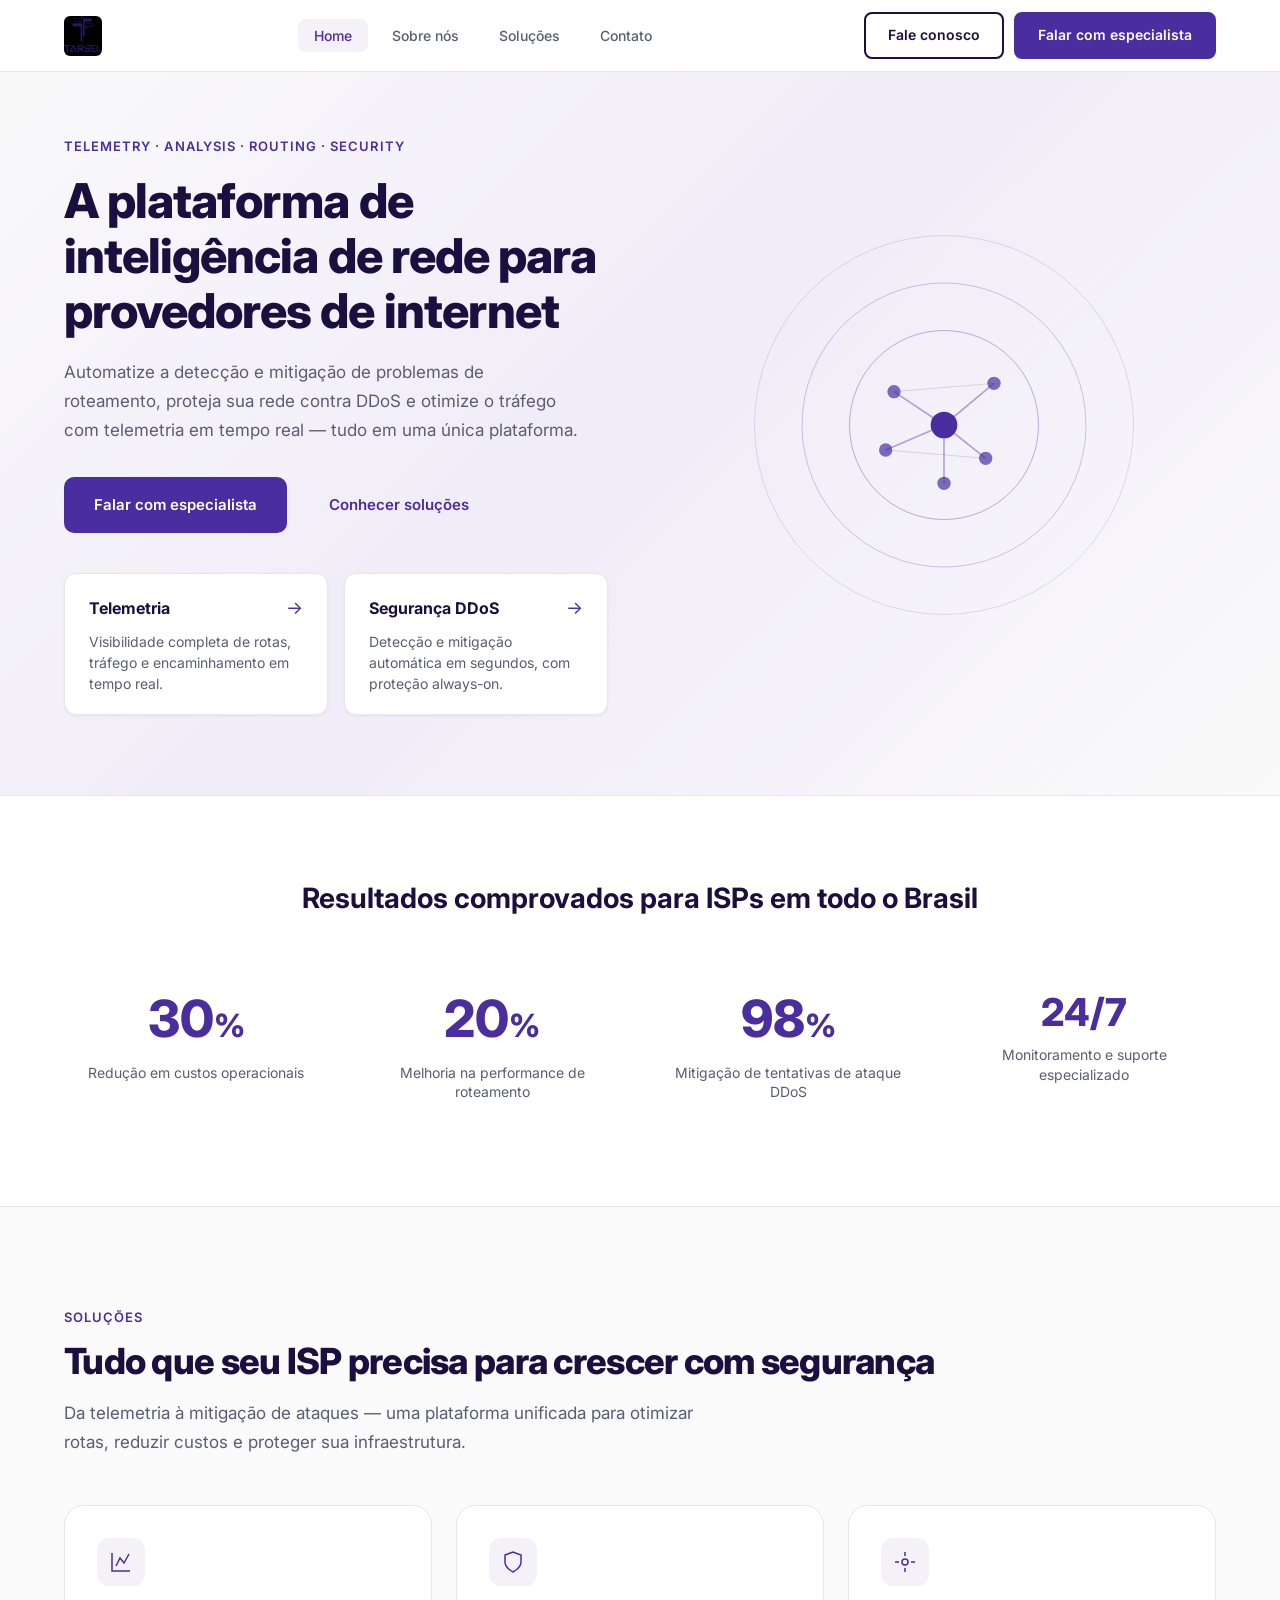
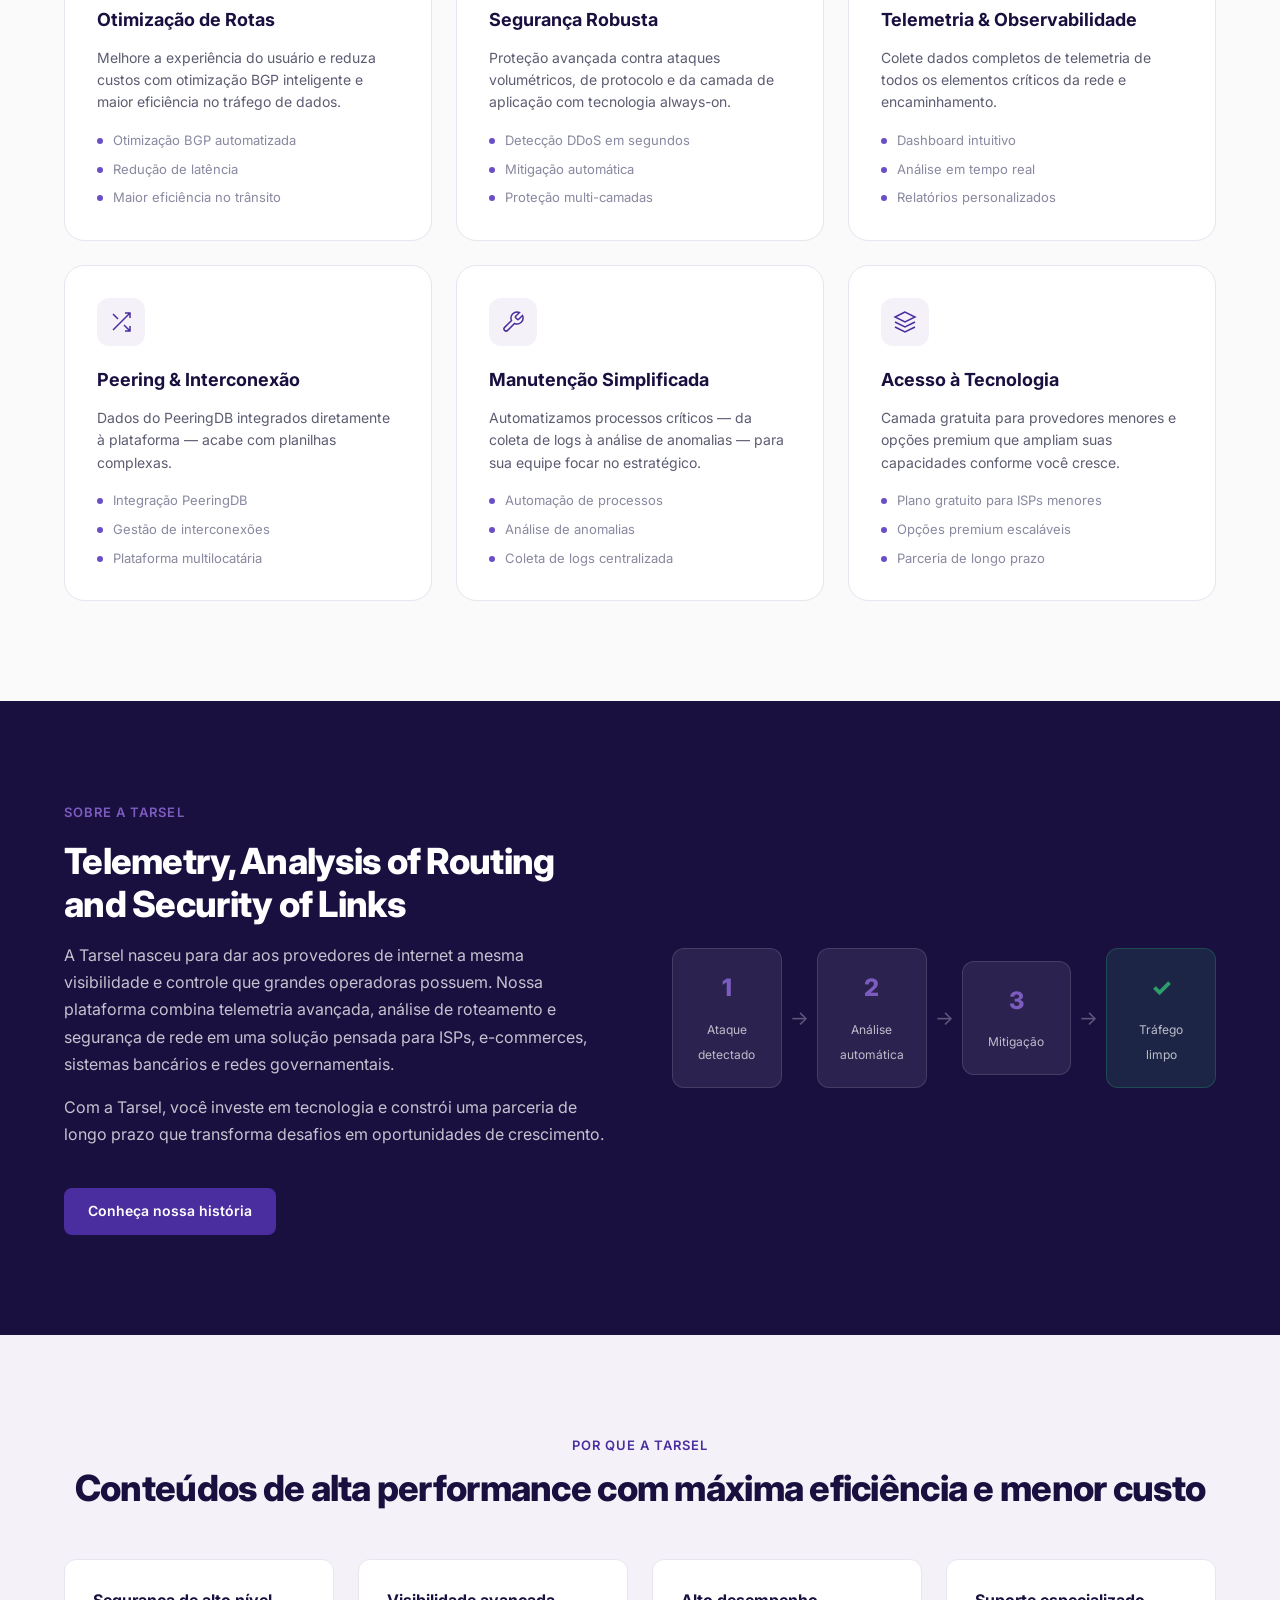
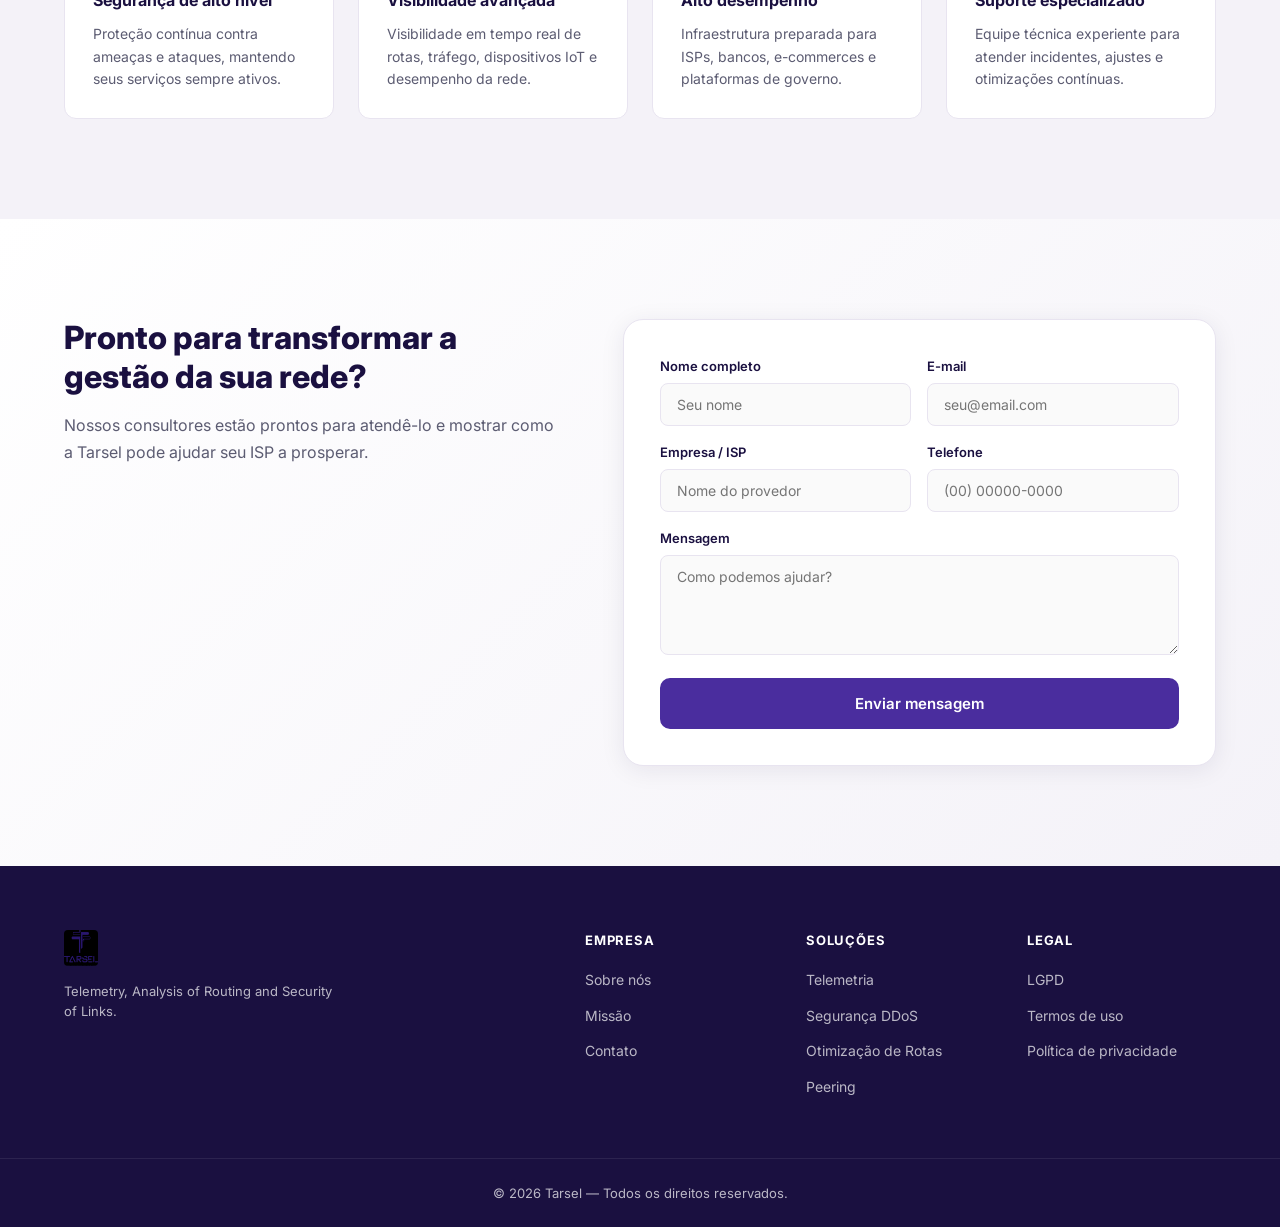
==== index.html @ d6dbedc8 "Initial commit: homepage do site institucional Tarsel Site estático com página inicial, soluções, so" ====
<!DOCTYPE html>
<html lang="pt-BR">
<head>
  <meta charset="UTF-8">
  <meta name="viewport" content="width=device-width, initial-scale=1.0">
  <meta name="description" content="Tarsel — Telemetria, análise de roteamento e segurança para ISPs. Software de análise de tráfego e proteção DDoS para provedores de internet.">
  <title>Tarsel — Análise de Tráfego e Segurança para ISPs</title>
  <link rel="preconnect" href="https://fonts.googleapis.com">
  <link rel="preconnect" href="https://fonts.gstatic.com" crossorigin>
  <link href="https://fonts.googleapis.com/css2?family=Inter:wght@400;500;600;700;800&display=swap" rel="stylesheet">
  <link rel="stylesheet" href="css/styles.css">
  <link rel="icon" href="assets/logo.png" type="image/png">
</head>
<body>

  <!-- Header -->
  <header class="header" id="header">
    <div class="container header__inner">
      <a href="index.html" class="header__logo" aria-label="Tarsel — Página inicial">
        <img src="assets/logo.png" alt="Tarsel" width="140" height="48">
      </a>

      <nav class="nav" id="nav" aria-label="Menu principal">
        <ul class="nav__list">
          <li><a href="index.html" class="nav__link nav__link--active">Home</a></li>
          <li><a href="#sobre" class="nav__link">Sobre nós</a></li>
          <li><a href="#solucoes" class="nav__link">Soluções</a></li>
          <li><a href="#contato" class="nav__link">Contato</a></li>
        </ul>
      </nav>

      <div class="header__actions">
        <a href="#contato" class="btn btn--outline">Fale conosco</a>
        <a href="#contato" class="btn btn--primary">Falar com especialista</a>
      </div>

      <button class="header__toggle" id="menu-toggle" aria-label="Abrir menu" aria-expanded="false">
        <span></span>
        <span></span>
        <span></span>
      </button>
    </div>
  </header>

  <main>

    <!-- Hero -->
    <section class="hero">
      <div class="container hero__inner">
        <div class="hero__content">
          <p class="hero__eyebrow">Telemetry · Analysis · Routing · Security</p>
          <h1 class="hero__title">
            A plataforma de inteligência de rede para provedores de internet
          </h1>
          <p class="hero__subtitle">
            Automatize a detecção e mitigação de problemas de roteamento, proteja sua rede contra DDoS e otimize o tráfego com telemetria em tempo real — tudo em uma única plataforma.
          </p>
          <div class="hero__actions">
            <a href="#contato" class="btn btn--primary btn--lg">Falar com especialista</a>
            <a href="#solucoes" class="btn btn--ghost btn--lg">Conhecer soluções</a>
          </div>

          <div class="hero__cards">
            <a href="#solucoes" class="feature-card">
              <div class="feature-card__header">
                <h3>Telemetria</h3>
                <span class="feature-card__arrow" aria-hidden="true">→</span>
              </div>
              <p>Visibilidade completa de rotas, tráfego e encaminhamento em tempo real.</p>
            </a>
            <a href="#solucoes" class="feature-card">
              <div class="feature-card__header">
                <h3>Segurança DDoS</h3>
                <span class="feature-card__arrow" aria-hidden="true">→</span>
              </div>
              <p>Detecção e mitigação automática em segundos, com proteção always-on.</p>
            </a>
          </div>
        </div>

        <div class="hero__visual" aria-hidden="true">
          <div class="network-globe">
            <div class="network-globe__ring network-globe__ring--1"></div>
            <div class="network-globe__ring network-globe__ring--2"></div>
            <div class="network-globe__ring network-globe__ring--3"></div>
            <div class="network-globe__core">
              <svg viewBox="0 0 120 120" fill="none" xmlns="http://www.w3.org/2000/svg">
                <circle cx="60" cy="60" r="8" fill="currentColor"/>
                <circle cx="30" cy="40" r="4" fill="currentColor" opacity="0.7"/>
                <circle cx="90" cy="35" r="4" fill="currentColor" opacity="0.7"/>
                <circle cx="25" cy="75" r="4" fill="currentColor" opacity="0.7"/>
                <circle cx="85" cy="80" r="4" fill="currentColor" opacity="0.7"/>
                <circle cx="60" cy="95" r="4" fill="currentColor" opacity="0.7"/>
                <line x1="60" y1="60" x2="30" y2="40" stroke="currentColor" stroke-width="1" opacity="0.4"/>
                <line x1="60" y1="60" x2="90" y2="35" stroke="currentColor" stroke-width="1" opacity="0.4"/>
                <line x1="60" y1="60" x2="25" y2="75" stroke="currentColor" stroke-width="1" opacity="0.4"/>
                <line x1="60" y1="60" x2="85" y2="80" stroke="currentColor" stroke-width="1" opacity="0.4"/>
                <line x1="60" y1="60" x2="60" y2="95" stroke="currentColor" stroke-width="1" opacity="0.4"/>
                <line x1="30" y1="40" x2="90" y2="35" stroke="currentColor" stroke-width="0.5" opacity="0.2"/>
                <line x1="25" y1="75" x2="85" y2="80" stroke="currentColor" stroke-width="0.5" opacity="0.2"/>
              </svg>
            </div>
            <div class="network-globe__pulse"></div>
          </div>
        </div>
      </div>
    </section>

    <!-- Stats -->
    <section class="stats">
      <div class="container">
        <h2 class="stats__heading">Resultados comprovados para ISPs em todo o Brasil</h2>
        <div class="stats__grid">
          <div class="stat">
            <span class="stat__value" data-target="30">0</span><span class="stat__suffix">%</span>
            <span class="stat__label">Redução em custos operacionais</span>
          </div>
          <div class="stat">
            <span class="stat__value" data-target="20">0</span><span class="stat__suffix">%</span>
            <span class="stat__label">Melhoria na performance de roteamento</span>
          </div>
          <div class="stat">
            <span class="stat__value" data-target="98">0</span><span class="stat__suffix">%</span>
            <span class="stat__label">Mitigação de tentativas de ataque DDoS</span>
          </div>
          <div class="stat">
            <span class="stat__value stat__value--text">24/7</span>
            <span class="stat__label">Monitoramento e suporte especializado</span>
          </div>
        </div>
      </div>
    </section>

    <!-- Solutions -->
    <section class="solutions" id="solucoes">
      <div class="container">
        <div class="section-header">
          <p class="section-header__eyebrow">Soluções</p>
          <h2 class="section-header__title">Tudo que seu ISP precisa para crescer com segurança</h2>
          <p class="section-header__subtitle">
            Da telemetria à mitigação de ataques — uma plataforma unificada para otimizar rotas, reduzir custos e proteger sua infraestrutura.
          </p>
        </div>

        <div class="solutions__grid">
          <article class="solution-card">
            <div class="solution-card__icon">
              <svg viewBox="0 0 24 24" fill="none" stroke="currentColor" stroke-width="1.5"><path d="M3 3v18h18"/><path d="M7 16l4-8 4 5 5-9"/></svg>
            </div>
            <h3>Otimização de Rotas</h3>
            <p>Melhore a experiência do usuário e reduza custos com otimização BGP inteligente e maior eficiência no tráfego de dados.</p>
            <ul>
              <li>Otimização BGP automatizada</li>
              <li>Redução de latência</li>
              <li>Maior eficiência no trânsito</li>
            </ul>
          </article>

          <article class="solution-card">
            <div class="solution-card__icon">
              <svg viewBox="0 0 24 24" fill="none" stroke="currentColor" stroke-width="1.5"><path d="M12 22s8-4 8-10V5l-8-3-8 3v7c0 6 8 10 8 10z"/></svg>
            </div>
            <h3>Segurança Robusta</h3>
            <p>Proteção avançada contra ataques volumétricos, de protocolo e da camada de aplicação com tecnologia always-on.</p>
            <ul>
              <li>Detecção DDoS em segundos</li>
              <li>Mitigação automática</li>
              <li>Proteção multi-camadas</li>
            </ul>
          </article>

          <article class="solution-card">
            <div class="solution-card__icon">
              <svg viewBox="0 0 24 24" fill="none" stroke="currentColor" stroke-width="1.5"><circle cx="12" cy="12" r="3"/><path d="M12 2v4M12 18v4M2 12h4M18 12h4"/></svg>
            </div>
            <h3>Telemetria &amp; Observabilidade</h3>
            <p>Colete dados completos de telemetria de todos os elementos críticos da rede e encaminhamento.</p>
            <ul>
              <li>Dashboard intuitivo</li>
              <li>Análise em tempo real</li>
              <li>Relatórios personalizados</li>
            </ul>
          </article>

          <article class="solution-card">
            <div class="solution-card__icon">
              <svg viewBox="0 0 24 24" fill="none" stroke="currentColor" stroke-width="1.5"><path d="M16 3h5v5M4 20L21 3M21 16v5h-5M15 15l6 6M4 4l5 5"/></svg>
            </div>
            <h3>Peering &amp; Interconexão</h3>
            <p>Dados do PeeringDB integrados diretamente à plataforma — acabe com planilhas complexas.</p>
            <ul>
              <li>Integração PeeringDB</li>
              <li>Gestão de interconexões</li>
              <li>Plataforma multilocatária</li>
            </ul>
          </article>

          <article class="solution-card">
            <div class="solution-card__icon">
              <svg viewBox="0 0 24 24" fill="none" stroke="currentColor" stroke-width="1.5"><path d="M14.7 6.3a1 1 0 000 1.4l1.6 1.6a1 1 0 001.4 0l3.77-3.77a6 6 0 01-7.94 7.94l-6.91 6.91a2.12 2.12 0 01-3-3l6.91-6.91a6 6 0 017.94-7.94l-3.76 3.76z"/></svg>
            </div>
            <h3>Manutenção Simplificada</h3>
            <p>Automatizamos processos críticos — da coleta de logs à análise de anomalias — para sua equipe focar no estratégico.</p>
            <ul>
              <li>Automação de processos</li>
              <li>Análise de anomalias</li>
              <li>Coleta de logs centralizada</li>
            </ul>
          </article>

          <article class="solution-card">
            <div class="solution-card__icon">
              <svg viewBox="0 0 24 24" fill="none" stroke="currentColor" stroke-width="1.5"><path d="M12 2L2 7l10 5 10-5-10-5z"/><path d="M2 17l10 5 10-5M2 12l10 5 10-5"/></svg>
            </div>
            <h3>Acesso à Tecnologia</h3>
            <p>Camada gratuita para provedores menores e opções premium que ampliam suas capacidades conforme você cresce.</p>
            <ul>
              <li>Plano gratuito para ISPs menores</li>
              <li>Opções premium escaláveis</li>
              <li>Parceria de longo prazo</li>
            </ul>
          </article>
        </div>
      </div>
    </section>

    <!-- About preview -->
    <section class="about-preview" id="sobre">
      <div class="container about-preview__inner">
        <div class="about-preview__content">
          <p class="section-header__eyebrow">Sobre a Tarsel</p>
          <h2 class="section-header__title">Telemetry, Analysis of Routing and Security of Links</h2>
          <p>
            A Tarsel nasceu para dar aos provedores de internet a mesma visibilidade e controle que grandes operadoras possuem. Nossa plataforma combina telemetria avançada, análise de roteamento e segurança de rede em uma solução pensada para ISPs, e-commerces, sistemas bancários e redes governamentais.
          </p>
          <p>
            Com a Tarsel, você investe em tecnologia e constrói uma parceria de longo prazo que transforma desafios em oportunidades de crescimento.
          </p>
          <a href="#contato" class="btn btn--primary">Conheça nossa história</a>
        </div>
        <div class="about-preview__visual">
          <div class="flow-diagram">
            <div class="flow-step">
              <span class="flow-step__num">1</span>
              <span class="flow-step__label">Ataque detectado</span>
            </div>
            <div class="flow-arrow">→</div>
            <div class="flow-step">
              <span class="flow-step__num">2</span>
              <span class="flow-step__label">Análise automática</span>
            </div>
            <div class="flow-arrow">→</div>
            <div class="flow-step">
              <span class="flow-step__num">3</span>
              <span class="flow-step__label">Mitigação</span>
            </div>
            <div class="flow-arrow">→</div>
            <div class="flow-step flow-step--success">
              <span class="flow-step__num">✓</span>
              <span class="flow-step__label">Tráfego limpo</span>
            </div>
          </div>
        </div>
      </div>
    </section>

    <!-- Why Tarsel -->
    <section class="why">
      <div class="container">
        <div class="section-header section-header--center">
          <p class="section-header__eyebrow">Por que a Tarsel</p>
          <h2 class="section-header__title">Conteúdos de alta performance com máxima eficiência e menor custo</h2>
        </div>
        <div class="why__grid">
          <div class="why-card">
            <h3>Segurança de alto nível</h3>
            <p>Proteção contínua contra ameaças e ataques, mantendo seus serviços sempre ativos.</p>
          </div>
          <div class="why-card">
            <h3>Visibilidade avançada</h3>
            <p>Visibilidade em tempo real de rotas, tráfego, dispositivos IoT e desempenho da rede.</p>
          </div>
          <div class="why-card">
            <h3>Alto desempenho</h3>
            <p>Infraestrutura preparada para ISPs, bancos, e-commerces e plataformas de governo.</p>
          </div>
          <div class="why-card">
            <h3>Suporte especializado</h3>
            <p>Equipe técnica experiente para atender incidentes, ajustes e otimizações contínuas.</p>
          </div>
        </div>
      </div>
    </section>

    <!-- CTA -->
    <section class="cta" id="contato">
      <div class="container cta__inner">
        <div class="cta__content">
          <h2>Pronto para transformar a gestão da sua rede?</h2>
          <p>Nossos consultores estão prontos para atendê-lo e mostrar como a Tarsel pode ajudar seu ISP a prosperar.</p>
        </div>
        <form class="contact-form" id="contact-form">
          <div class="contact-form__row">
            <div class="form-group">
              <label for="nome">Nome completo</label>
              <input type="text" id="nome" name="nome" placeholder="Seu nome" required>
            </div>
            <div class="form-group">
              <label for="email">E-mail</label>
              <input type="email" id="email" name="email" placeholder="seu@email.com" required>
            </div>
          </div>
          <div class="contact-form__row">
            <div class="form-group">
              <label for="empresa">Empresa / ISP</label>
              <input type="text" id="empresa" name="empresa" placeholder="Nome do provedor">
            </div>
            <div class="form-group">
              <label for="telefone">Telefone</label>
              <input type="tel" id="telefone" name="telefone" placeholder="(00) 00000-0000">
            </div>
          </div>
          <div class="form-group">
            <label for="mensagem">Mensagem</label>
            <textarea id="mensagem" name="mensagem" rows="4" placeholder="Como podemos ajudar?"></textarea>
          </div>
          <button type="submit" class="btn btn--primary btn--lg btn--full">Enviar mensagem</button>
        </form>
      </div>
    </section>

  </main>

  <!-- Footer -->
  <footer class="footer">
    <div class="container footer__inner">
      <div class="footer__brand">
        <img src="assets/logo.png" alt="Tarsel" width="120" height="40">
        <p>Telemetry, Analysis of Routing and Security of Links.</p>
      </div>
      <div class="footer__links">
        <div class="footer__col">
          <h4>Empresa</h4>
          <ul>
            <li><a href="#sobre">Sobre nós</a></li>
            <li><a href="#sobre">Missão</a></li>
            <li><a href="#contato">Contato</a></li>
          </ul>
        </div>
        <div class="footer__col">
          <h4>Soluções</h4>
          <ul>
            <li><a href="#solucoes">Telemetria</a></li>
            <li><a href="#solucoes">Segurança DDoS</a></li>
            <li><a href="#solucoes">Otimização de Rotas</a></li>
            <li><a href="#solucoes">Peering</a></li>
          </ul>
        </div>
        <div class="footer__col">
          <h4>Legal</h4>
          <ul>
            <li><a href="#">LGPD</a></li>
            <li><a href="#">Termos de uso</a></li>
            <li><a href="#">Política de privacidade</a></li>
          </ul>
        </div>
      </div>
    </div>
    <div class="footer__bottom">
      <div class="container">
        <p>&copy; 2026 Tarsel — Todos os direitos reservados.</p>
      </div>
    </div>
  </footer>

  <script src="js/main.js"></script>
</body>
</html>
---- css/styles.css ----
/* =============================================
   Tarsel — Design System
   Inspired by EdgeUno layout, Tarsel brand colors
   ============================================= */

:root {
  --color-primary: #4a2d9e;
  --color-primary-dark: #30107b;
  --color-primary-light: #6b4fc7;
  --color-accent: #7c5cbf;
  --color-navy: #1a1040;
  --color-text: #1e1e2e;
  --color-text-muted: #5c5c72;
  --color-text-light: #8888a0;
  --color-bg: #fafafa;
  --color-bg-white: #ffffff;
  --color-bg-subtle: #f4f2f8;
  --color-border: #e8e4f0;
  --color-success: #2d9e6b;

  --font: 'Inter', -apple-system, BlinkMacSystemFont, 'Segoe UI', sans-serif;
  --radius: 12px;
  --radius-lg: 20px;
  --shadow-sm: 0 1px 3px rgba(26, 16, 64, 0.06);
  --shadow-md: 0 4px 24px rgba(26, 16, 64, 0.08);
  --shadow-lg: 0 12px 48px rgba(26, 16, 64, 0.12);
  --transition: 0.25s cubic-bezier(0.4, 0, 0.2, 1);
  --header-height: 72px;
}

*, *::before, *::after {
  box-sizing: border-box;
  margin: 0;
  padding: 0;
}

html {
  scroll-behavior: smooth;
  scroll-padding-top: var(--header-height);
}

body {
  font-family: var(--font);
  font-size: 16px;
  line-height: 1.6;
  color: var(--color-text);
  background: var(--color-bg);
  -webkit-font-smoothing: antialiased;
}

img {
  max-width: 100%;
  height: auto;
  display: block;
}

a {
  color: inherit;
  text-decoration: none;
}

ul {
  list-style: none;
}

.container {
  width: 100%;
  max-width: 1200px;
  margin: 0 auto;
  padding: 0 24px;
}

/* ---- Buttons ---- */
.btn {
  display: inline-flex;
  align-items: center;
  justify-content: center;
  gap: 8px;
  padding: 10px 22px;
  font-family: var(--font);
  font-size: 14px;
  font-weight: 600;
  border-radius: 8px;
  border: 2px solid transparent;
  cursor: pointer;
  transition: all var(--transition);
  white-space: nowrap;
}

.btn--primary {
  background: var(--color-primary);
  color: #fff;
  border-color: var(--color-primary);
}

.btn--primary:hover {
  background: var(--color-primary-dark);
  border-color: var(--color-primary-dark);
  transform: translateY(-1px);
  box-shadow: 0 4px 16px rgba(74, 45, 158, 0.35);
}

.btn--outline {
  background: transparent;
  color: var(--color-navy);
  border-color: var(--color-navy);
}

.btn--outline:hover {
  background: var(--color-navy);
  color: #fff;
}

.btn--ghost {
  background: transparent;
  color: var(--color-primary);
  border-color: transparent;
}

.btn--ghost:hover {
  background: var(--color-bg-subtle);
}

.btn--lg {
  padding: 14px 28px;
  font-size: 15px;
  border-radius: 10px;
}

.btn--full {
  width: 100%;
}

/* ---- Header ---- */
.header {
  position: fixed;
  top: 0;
  left: 0;
  right: 0;
  z-index: 1000;
  height: var(--header-height);
  background: rgba(255, 255, 255, 0.92);
  backdrop-filter: blur(12px);
  border-bottom: 1px solid var(--color-border);
  transition: box-shadow var(--transition);
}

.header--scrolled {
  box-shadow: var(--shadow-sm);
}

.header__inner {
  display: flex;
  align-items: center;
  justify-content: space-between;
  height: 100%;
  gap: 24px;
}

.header__logo img {
  height: 40px;
  width: auto;
  border-radius: 6px;
}

.nav__list {
  display: flex;
  gap: 8px;
}

.nav__link {
  padding: 8px 16px;
  font-size: 14px;
  font-weight: 500;
  color: var(--color-text-muted);
  border-radius: 8px;
  transition: all var(--transition);
}

.nav__link:hover,
.nav__link--active {
  color: var(--color-primary);
  background: var(--color-bg-subtle);
}

.header__actions {
  display: flex;
  gap: 10px;
  align-items: center;
}

.header__toggle {
  display: none;
  flex-direction: column;
  gap: 5px;
  background: none;
  border: none;
  cursor: pointer;
  padding: 8px;
}

.header__toggle span {
  display: block;
  width: 24px;
  height: 2px;
  background: var(--color-navy);
  border-radius: 2px;
  transition: all var(--transition);
}

/* ---- Hero ---- */
.hero {
  padding: calc(var(--header-height) + 64px) 0 80px;
  background: linear-gradient(135deg, #fafafa 0%, #f0ecf8 50%, #fafafa 100%);
  overflow: hidden;
}

.hero__inner {
  display: grid;
  grid-template-columns: 1fr 1fr;
  gap: 64px;
  align-items: center;
}

.hero__eyebrow {
  font-size: 13px;
  font-weight: 600;
  letter-spacing: 0.08em;
  text-transform: uppercase;
  color: var(--color-primary);
  margin-bottom: 16px;
}

.hero__title {
  font-size: clamp(2rem, 4vw, 3rem);
  font-weight: 800;
  line-height: 1.15;
  color: var(--color-navy);
  margin-bottom: 20px;
  letter-spacing: -0.02em;
}

.hero__subtitle {
  font-size: 17px;
  color: var(--color-text-muted);
  line-height: 1.7;
  margin-bottom: 32px;
  max-width: 520px;
}

.hero__actions {
  display: flex;
  gap: 12px;
  flex-wrap: wrap;
  margin-bottom: 40px;
}

.hero__cards {
  display: grid;
  grid-template-columns: 1fr 1fr;
  gap: 16px;
}

.feature-card {
  background: var(--color-bg-white);
  border: 1px solid var(--color-border);
  border-radius: var(--radius);
  padding: 20px 24px;
  transition: all var(--transition);
  box-shadow: var(--shadow-sm);
}

.feature-card:hover {
  border-color: var(--color-primary-light);
  box-shadow: var(--shadow-md);
  transform: translateY(-2px);
}

.feature-card__header {
  display: flex;
  align-items: center;
  justify-content: space-between;
  margin-bottom: 8px;
}

.feature-card__header h3 {
  font-size: 16px;
  font-weight: 700;
  color: var(--color-navy);
}

.feature-card__arrow {
  color: var(--color-primary);
  font-size: 18px;
  transition: transform var(--transition);
}

.feature-card:hover .feature-card__arrow {
  transform: translateX(4px);
}

.feature-card p {
  font-size: 14px;
  color: var(--color-text-muted);
  line-height: 1.5;
}

/* Network globe visual */
.hero__visual {
  display: flex;
  align-items: center;
  justify-content: center;
}

.network-globe {
  position: relative;
  width: 380px;
  height: 380px;
  color: var(--color-primary);
}

.network-globe__ring {
  position: absolute;
  border: 1px solid rgba(74, 45, 158, 0.15);
  border-radius: 50%;
  top: 50%;
  left: 50%;
  transform: translate(-50%, -50%);
}

.network-globe__ring--1 {
  width: 100%;
  height: 100%;
  animation: rotate 30s linear infinite;
}

.network-globe__ring--2 {
  width: 75%;
  height: 75%;
  border-color: rgba(74, 45, 158, 0.25);
  animation: rotate 20s linear infinite reverse;
}

.network-globe__ring--3 {
  width: 50%;
  height: 50%;
  border-color: rgba(74, 45, 158, 0.35);
  animation: rotate 15s linear infinite;
}

.network-globe__core {
  position: absolute;
  top: 50%;
  left: 50%;
  transform: translate(-50%, -50%);
  width: 200px;
  height: 200px;
}

.network-globe__pulse {
  position: absolute;
  top: 50%;
  left: 50%;
  transform: translate(-50%, -50%);
  width: 16px;
  height: 16px;
  background: var(--color-primary);
  border-radius: 50%;
  animation: pulse 2s ease-in-out infinite;
}

@keyframes rotate {
  to { transform: translate(-50%, -50%) rotate(360deg); }
}

@keyframes pulse {
  0%, 100% { box-shadow: 0 0 0 0 rgba(74, 45, 158, 0.4); }
  50% { box-shadow: 0 0 0 24px rgba(74, 45, 158, 0); }
}

/* ---- Stats ---- */
.stats {
  padding: 80px 0;
  background: var(--color-bg-white);
  border-top: 1px solid var(--color-border);
  border-bottom: 1px solid var(--color-border);
}

.stats__heading {
  text-align: center;
  font-size: clamp(1.25rem, 2.5vw, 1.75rem);
  font-weight: 700;
  color: var(--color-navy);
  margin-bottom: 48px;
}

.stats__grid {
  display: grid;
  grid-template-columns: repeat(4, 1fr);
  gap: 32px;
}

.stat {
  text-align: center;
  padding: 24px 16px;
}

.stat__value {
  font-size: clamp(2.5rem, 4vw, 3.5rem);
  font-weight: 800;
  color: var(--color-primary);
  line-height: 1;
}

.stat__value--text {
  font-size: clamp(2rem, 3vw, 2.75rem);
}

.stat__suffix {
  font-size: clamp(1.5rem, 2.5vw, 2rem);
  font-weight: 800;
  color: var(--color-primary);
}

.stat__label {
  display: block;
  margin-top: 12px;
  font-size: 14px;
  color: var(--color-text-muted);
  line-height: 1.4;
}

/* ---- Section headers ---- */
.section-header {
  margin-bottom: 48px;
}

.section-header--center {
  text-align: center;
}

.section-header__eyebrow {
  font-size: 13px;
  font-weight: 600;
  letter-spacing: 0.08em;
  text-transform: uppercase;
  color: var(--color-primary);
  margin-bottom: 12px;
}

.section-header__title {
  font-size: clamp(1.5rem, 3vw, 2.25rem);
  font-weight: 800;
  color: var(--color-navy);
  line-height: 1.2;
  letter-spacing: -0.02em;
  margin-bottom: 16px;
}

.section-header__subtitle {
  font-size: 17px;
  color: var(--color-text-muted);
  max-width: 640px;
  line-height: 1.7;
}

.section-header--center .section-header__subtitle {
  margin: 0 auto;
}

/* ---- Solutions ---- */
.solutions {
  padding: 100px 0;
  background: var(--color-bg);
}

.solutions__grid {
  display: grid;
  grid-template-columns: repeat(3, 1fr);
  gap: 24px;
}

.solution-card {
  background: var(--color-bg-white);
  border: 1px solid var(--color-border);
  border-radius: var(--radius-lg);
  padding: 32px;
  transition: all var(--transition);
}

.solution-card:hover {
  border-color: var(--color-primary-light);
  box-shadow: var(--shadow-md);
  transform: translateY(-4px);
}

.solution-card__icon {
  width: 48px;
  height: 48px;
  background: var(--color-bg-subtle);
  border-radius: 12px;
  display: flex;
  align-items: center;
  justify-content: center;
  margin-bottom: 20px;
  color: var(--color-primary);
}

.solution-card__icon svg {
  width: 24px;
  height: 24px;
}

.solution-card h3 {
  font-size: 18px;
  font-weight: 700;
  color: var(--color-navy);
  margin-bottom: 12px;
}

.solution-card > p {
  font-size: 14px;
  color: var(--color-text-muted);
  line-height: 1.6;
  margin-bottom: 16px;
}

.solution-card ul {
  display: flex;
  flex-direction: column;
  gap: 8px;
}

.solution-card li {
  font-size: 13px;
  color: var(--color-text-light);
  padding-left: 16px;
  position: relative;
}

.solution-card li::before {
  content: '';
  position: absolute;
  left: 0;
  top: 8px;
  width: 6px;
  height: 6px;
  background: var(--color-primary-light);
  border-radius: 50%;
}

/* ---- About preview ---- */
.about-preview {
  padding: 100px 0;
  background: var(--color-navy);
  color: #fff;
}

.about-preview__inner {
  display: grid;
  grid-template-columns: 1fr 1fr;
  gap: 64px;
  align-items: center;
}

.about-preview .section-header__eyebrow {
  color: var(--color-accent);
}

.about-preview .section-header__title {
  color: #fff;
}

.about-preview__content p {
  color: rgba(255, 255, 255, 0.75);
  margin-bottom: 16px;
  line-height: 1.7;
}

.about-preview__content .btn {
  margin-top: 24px;
}

.flow-diagram {
  display: flex;
  align-items: center;
  gap: 8px;
  flex-wrap: wrap;
  justify-content: center;
}

.flow-step {
  background: rgba(255, 255, 255, 0.08);
  border: 1px solid rgba(255, 255, 255, 0.12);
  border-radius: var(--radius);
  padding: 20px 16px;
  text-align: center;
  min-width: 100px;
  flex: 1;
}

.flow-step--success {
  background: rgba(45, 158, 107, 0.15);
  border-color: rgba(45, 158, 107, 0.3);
}

.flow-step__num {
  display: block;
  font-size: 24px;
  font-weight: 800;
  color: var(--color-accent);
  margin-bottom: 8px;
}

.flow-step--success .flow-step__num {
  color: var(--color-success);
}

.flow-step__label {
  font-size: 12px;
  color: rgba(255, 255, 255, 0.7);
  line-height: 1.3;
}

.flow-arrow {
  color: rgba(255, 255, 255, 0.3);
  font-size: 20px;
  flex-shrink: 0;
}

/* ---- Why ---- */
.why {
  padding: 100px 0;
  background: var(--color-bg-subtle);
}

.why__grid {
  display: grid;
  grid-template-columns: repeat(4, 1fr);
  gap: 24px;
}

.why-card {
  background: var(--color-bg-white);
  border-radius: var(--radius);
  padding: 28px;
  border: 1px solid var(--color-border);
  transition: all var(--transition);
}

.why-card:hover {
  box-shadow: var(--shadow-md);
  transform: translateY(-2px);
}

.why-card h3 {
  font-size: 16px;
  font-weight: 700;
  color: var(--color-navy);
  margin-bottom: 10px;
}

.why-card p {
  font-size: 14px;
  color: var(--color-text-muted);
  line-height: 1.6;
}

/* ---- CTA / Contact ---- */
.cta {
  padding: 100px 0;
  background: linear-gradient(135deg, var(--color-bg-white) 0%, var(--color-bg-subtle) 100%);
}

.cta__inner {
  display: grid;
  grid-template-columns: 1fr 1.2fr;
  gap: 64px;
  align-items: start;
}

.cta__content h2 {
  font-size: clamp(1.5rem, 3vw, 2rem);
  font-weight: 800;
  color: var(--color-navy);
  line-height: 1.2;
  margin-bottom: 16px;
}

.cta__content p {
  color: var(--color-text-muted);
  font-size: 16px;
  line-height: 1.7;
}

.contact-form {
  background: var(--color-bg-white);
  border: 1px solid var(--color-border);
  border-radius: var(--radius-lg);
  padding: 36px;
  box-shadow: var(--shadow-md);
}

.contact-form__row {
  display: grid;
  grid-template-columns: 1fr 1fr;
  gap: 16px;
}

.form-group {
  margin-bottom: 16px;
}

.form-group label {
  display: block;
  font-size: 13px;
  font-weight: 600;
  color: var(--color-navy);
  margin-bottom: 6px;
}

.form-group input,
.form-group textarea {
  width: 100%;
  padding: 12px 16px;
  font-family: var(--font);
  font-size: 14px;
  border: 1px solid var(--color-border);
  border-radius: 8px;
  background: var(--color-bg);
  color: var(--color-text);
  transition: border-color var(--transition);
}

.form-group input:focus,
.form-group textarea:focus {
  outline: none;
  border-color: var(--color-primary);
  box-shadow: 0 0 0 3px rgba(74, 45, 158, 0.1);
}

.form-group textarea {
  resize: vertical;
  min-height: 100px;
}

/* ---- Footer ---- */
.footer {
  background: var(--color-navy);
  color: rgba(255, 255, 255, 0.7);
  padding-top: 64px;
}

.footer__inner {
  display: grid;
  grid-template-columns: 1.5fr 2fr;
  gap: 48px;
  padding-bottom: 48px;
}

.footer__brand img {
  height: 36px;
  width: auto;
  margin-bottom: 16px;
  border-radius: 4px;
}

.footer__brand p {
  font-size: 13px;
  line-height: 1.5;
  max-width: 280px;
}

.footer__links {
  display: grid;
  grid-template-columns: repeat(3, 1fr);
  gap: 32px;
}

.footer__col h4 {
  font-size: 13px;
  font-weight: 700;
  color: #fff;
  text-transform: uppercase;
  letter-spacing: 0.06em;
  margin-bottom: 16px;
}

.footer__col li {
  margin-bottom: 10px;
}

.footer__col a {
  font-size: 14px;
  transition: color var(--transition);
}

.footer__col a:hover {
  color: var(--color-accent);
}

.footer__bottom {
  border-top: 1px solid rgba(255, 255, 255, 0.08);
  padding: 24px 0;
}

.footer__bottom p {
  font-size: 13px;
  text-align: center;
}

/* ---- Responsive ---- */
@media (max-width: 1024px) {
  .hero__inner,
  .about-preview__inner,
  .cta__inner {
    grid-template-columns: 1fr;
    gap: 48px;
  }

  .hero__visual {
    order: -1;
  }

  .network-globe {
    width: 280px;
    height: 280px;
  }

  .solutions__grid {
    grid-template-columns: repeat(2, 1fr);
  }

  .why__grid {
    grid-template-columns: repeat(2, 1fr);
  }

  .stats__grid {
    grid-template-columns: repeat(2, 1fr);
  }
}

@media (max-width: 768px) {
  .nav {
    position: fixed;
    top: var(--header-height);
    left: 0;
    right: 0;
    background: var(--color-bg-white);
    border-bottom: 1px solid var(--color-border);
    padding: 16px 24px;
    transform: translateY(-120%);
    opacity: 0;
    transition: all var(--transition);
    box-shadow: var(--shadow-md);
  }

  .nav--open {
    transform: translateY(0);
    opacity: 1;
  }

  .nav__list {
    flex-direction: column;
    gap: 4px;
  }

  .nav__link {
    display: block;
    padding: 12px 16px;
  }

  .header__actions {
    display: none;
  }

  .header__toggle {
    display: flex;
  }

  .header__toggle--active span:nth-child(1) {
    transform: rotate(45deg) translate(5px, 5px);
  }

  .header__toggle--active span:nth-child(2) {
    opacity: 0;
  }

  .header__toggle--active span:nth-child(3) {
    transform: rotate(-45deg) translate(5px, -5px);
  }

  .hero {
    padding-top: calc(var(--header-height) + 32px);
    padding-bottom: 48px;
  }

  .hero__cards {
    grid-template-columns: 1fr;
  }

  .solutions__grid,
  .why__grid {
    grid-template-columns: 1fr;
  }

  .stats__grid {
    grid-template-columns: 1fr 1fr;
    gap: 24px;
  }

  .contact-form__row {
    grid-template-columns: 1fr;
  }

  .footer__inner {
    grid-template-columns: 1fr;
  }

  .footer__links {
    grid-template-columns: 1fr 1fr;
  }

  .flow-diagram {
    flex-direction: column;
  }

  .flow-arrow {
    transform: rotate(90deg);
  }
}

@media (max-width: 480px) {
  .stats__grid {
    grid-template-columns: 1fr;
  }

  .footer__links {
    grid-template-columns: 1fr;
  }

  .hero__actions {
    flex-direction: column;
  }

  .hero__actions .btn {
    width: 100%;
  }
}
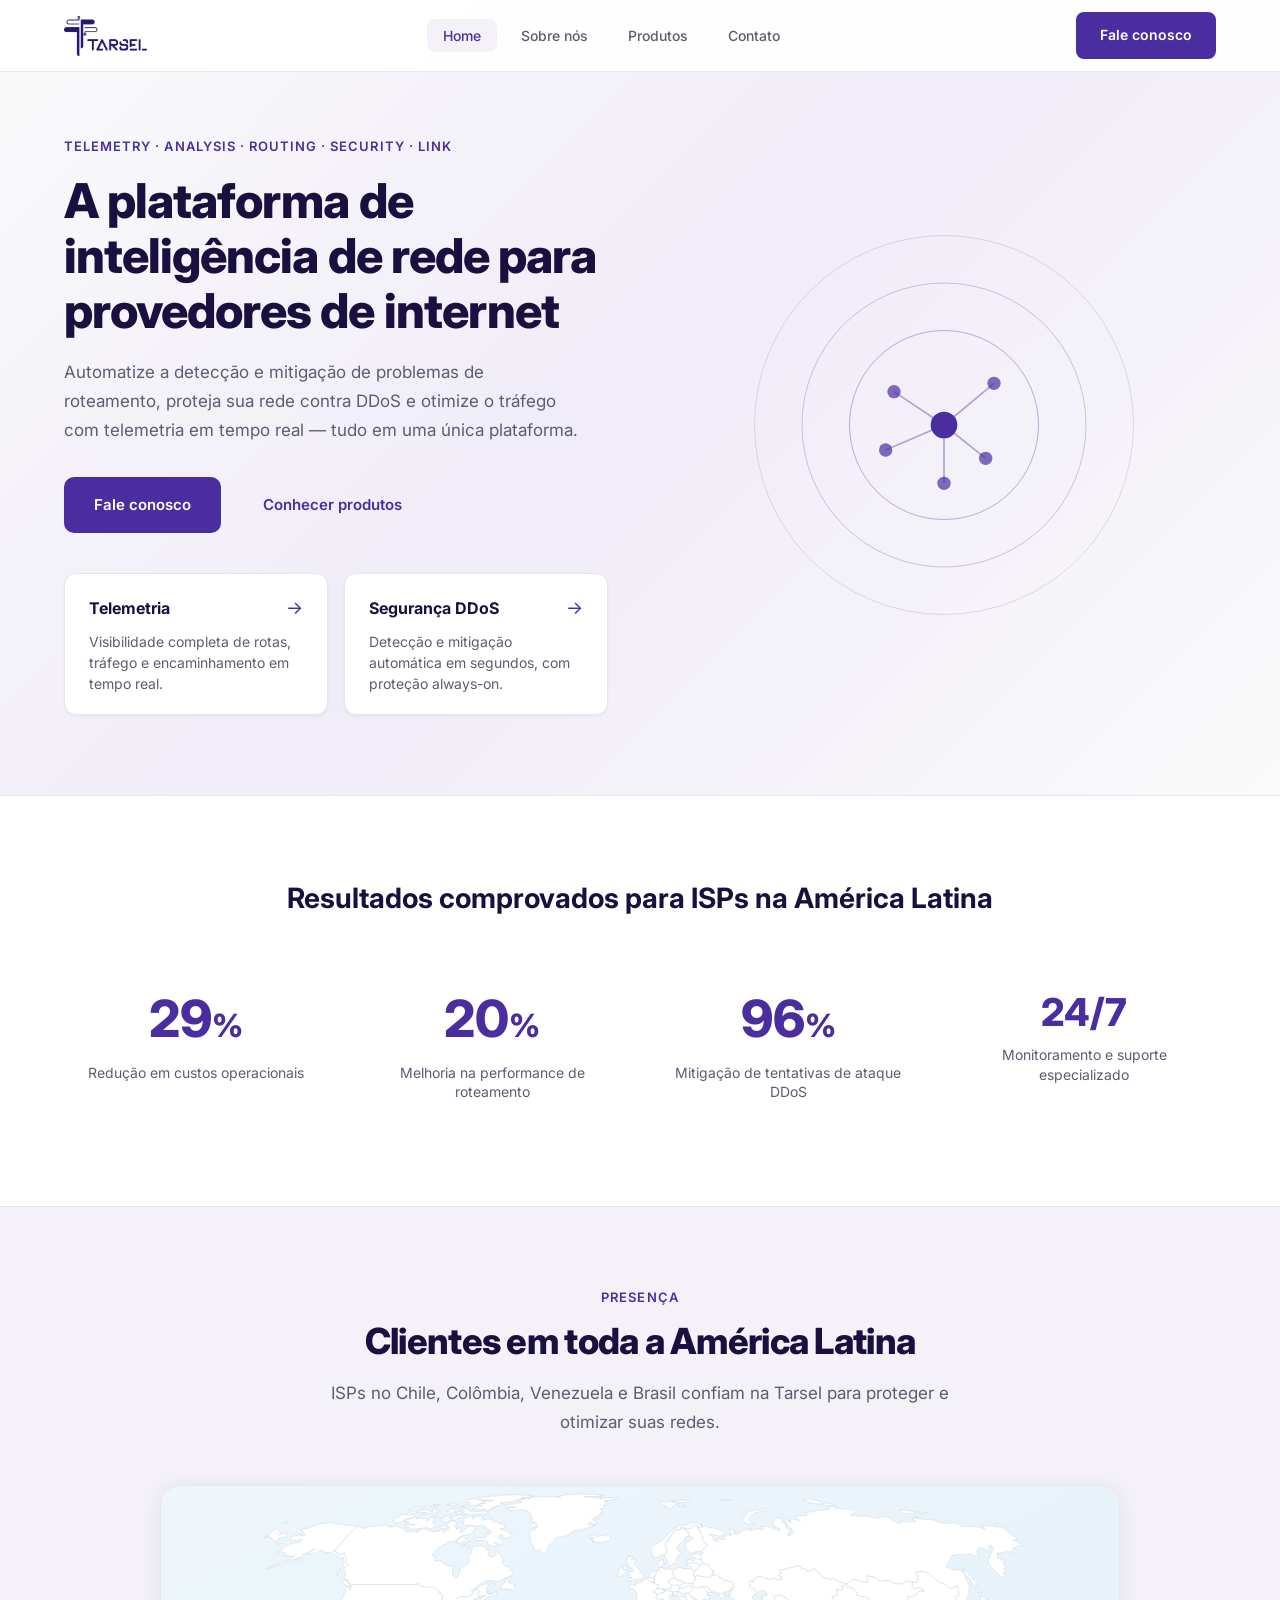
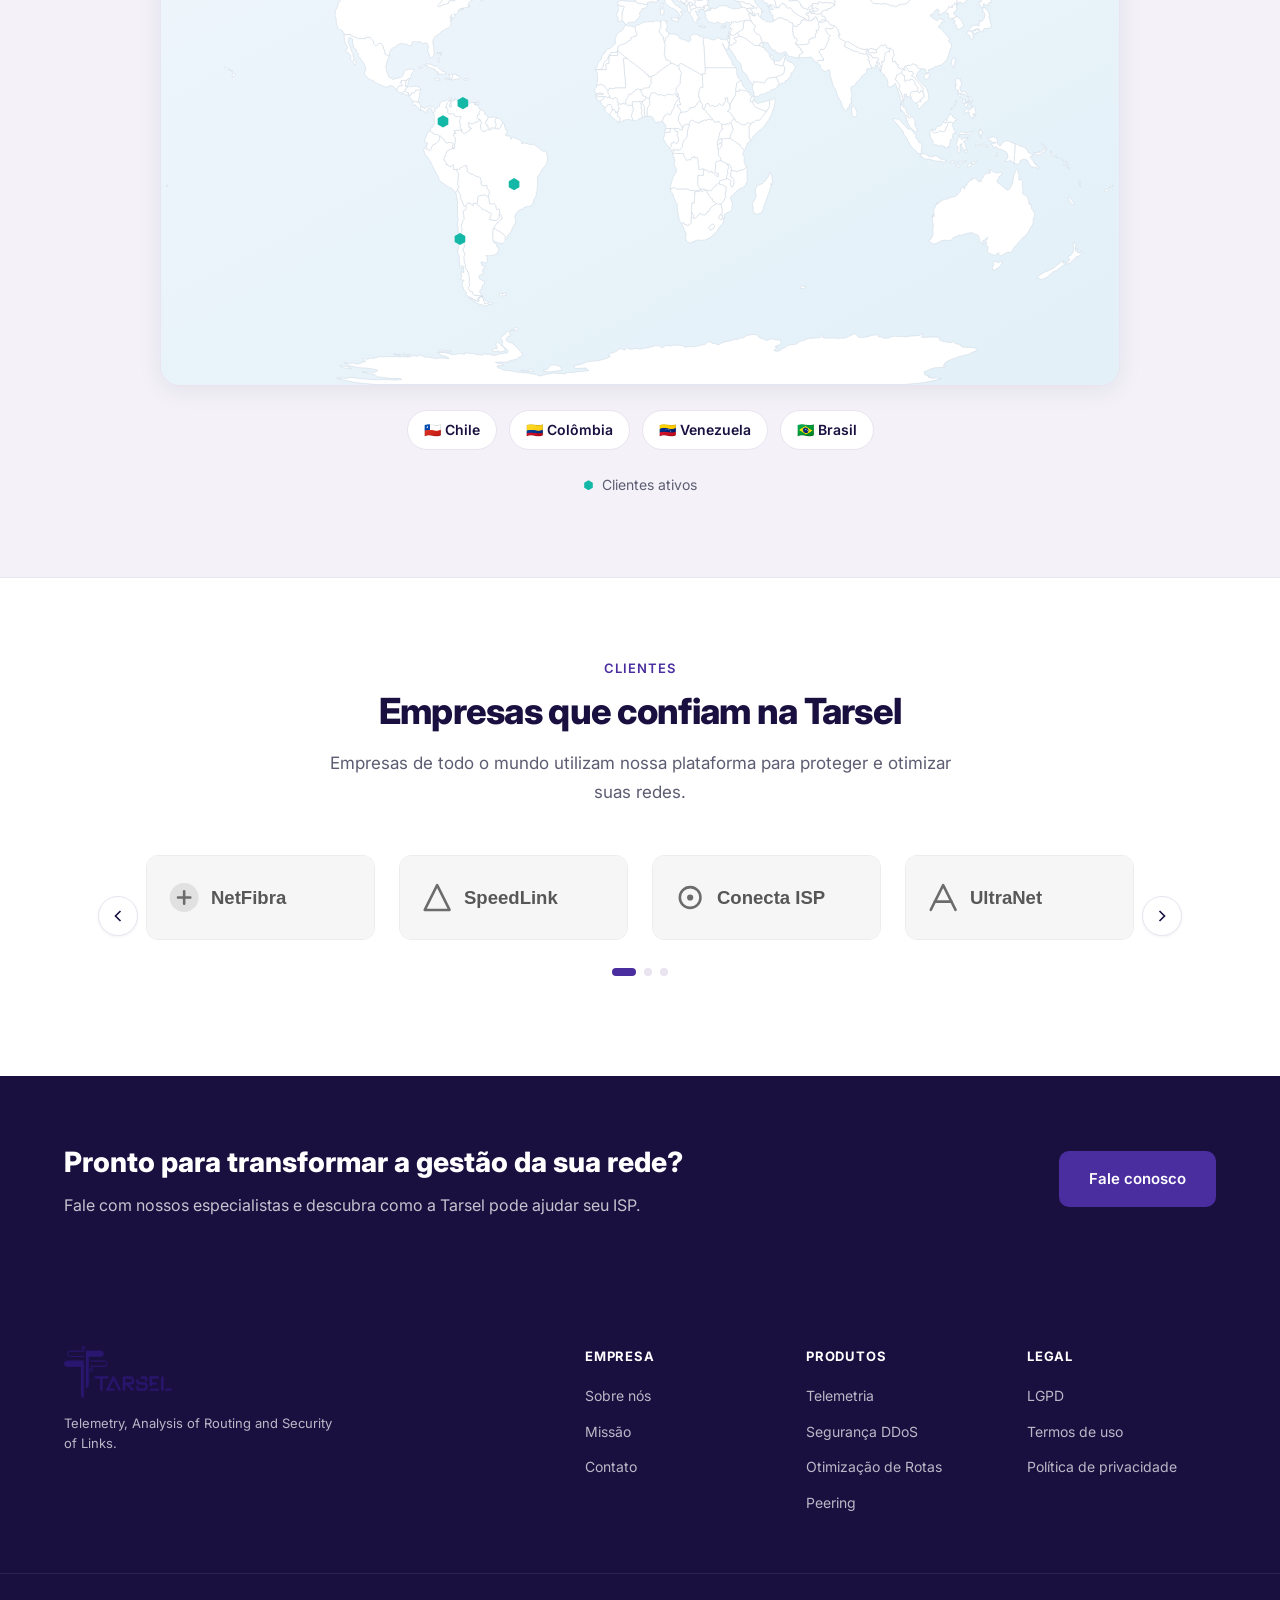
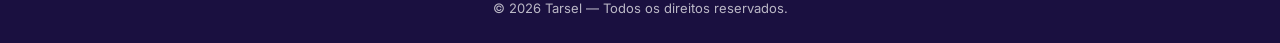
==== commit 9467f132: "Adiçao de  mapa com pins de localizaçao de clientes, páginas Sobre/Produtos/Contato e carrossel de c" ====
--- a/index.html
+++ b/index.html
@@ -3,41 +3,34 @@
 <head>
   <meta charset="UTF-8">
   <meta name="viewport" content="width=device-width, initial-scale=1.0">
-  <meta name="description" content="Tarsel — Telemetria, análise de roteamento e segurança para ISPs. Software de análise de tráfego e proteção DDoS para provedores de internet.">
-  <title>Tarsel — Análise de Tráfego e Segurança para ISPs</title>
+  <meta name="description" content="Tarsel — Telemetria, análise de roteamento e segurança para ISPs na América Latina.">
+  <title>Tarsel — Inteligência de Rede para ISPs</title>
   <link rel="preconnect" href="https://fonts.googleapis.com">
   <link rel="preconnect" href="https://fonts.gstatic.com" crossorigin>
   <link href="https://fonts.googleapis.com/css2?family=Inter:wght@400;500;600;700;800&display=swap" rel="stylesheet">
   <link rel="stylesheet" href="css/styles.css">
-  <link rel="icon" href="assets/logo.png" type="image/png">
+  <link rel="icon" href="assets/logo-transparent.png" type="image/png">
 </head>
 <body>
 
-  <!-- Header -->
   <header class="header" id="header">
     <div class="container header__inner">
       <a href="index.html" class="header__logo" aria-label="Tarsel — Página inicial">
-        <img src="assets/logo.png" alt="Tarsel" width="140" height="48">
+        <img src="assets/logo-transparent.png" alt="Tarsel" class="header__logo-img">
       </a>
-
       <nav class="nav" id="nav" aria-label="Menu principal">
         <ul class="nav__list">
           <li><a href="index.html" class="nav__link nav__link--active">Home</a></li>
-          <li><a href="#sobre" class="nav__link">Sobre nós</a></li>
-          <li><a href="#solucoes" class="nav__link">Soluções</a></li>
-          <li><a href="#contato" class="nav__link">Contato</a></li>
+          <li><a href="sobre.html" class="nav__link">Sobre nós</a></li>
+          <li><a href="produtos.html" class="nav__link">Produtos</a></li>
+          <li><a href="contato.html" class="nav__link">Contato</a></li>
         </ul>
       </nav>
-
       <div class="header__actions">
-        <a href="#contato" class="btn btn--outline">Fale conosco</a>
-        <a href="#contato" class="btn btn--primary">Falar com especialista</a>
-      </div>
-
+        <a href="contato.html" class="btn btn--primary">Fale conosco</a>
+      </div>
       <button class="header__toggle" id="menu-toggle" aria-label="Abrir menu" aria-expanded="false">
-        <span></span>
-        <span></span>
-        <span></span>
+        <span></span><span></span><span></span>
       </button>
     </div>
   </header>
@@ -48,27 +41,24 @@
     <section class="hero">
       <div class="container hero__inner">
         <div class="hero__content">
-          <p class="hero__eyebrow">Telemetry · Analysis · Routing · Security</p>
-          <h1 class="hero__title">
-            A plataforma de inteligência de rede para provedores de internet
-          </h1>
+          <p class="hero__eyebrow">Telemetry · Analysis · Routing · Security · Link</p>
+          <h1 class="hero__title">A plataforma de inteligência de rede para provedores de internet</h1>
           <p class="hero__subtitle">
             Automatize a detecção e mitigação de problemas de roteamento, proteja sua rede contra DDoS e otimize o tráfego com telemetria em tempo real — tudo em uma única plataforma.
           </p>
           <div class="hero__actions">
-            <a href="#contato" class="btn btn--primary btn--lg">Falar com especialista</a>
-            <a href="#solucoes" class="btn btn--ghost btn--lg">Conhecer soluções</a>
-          </div>
-
+            <a href="contato.html" class="btn btn--primary btn--lg">Fale conosco</a>
+            <a href="produtos.html" class="btn btn--ghost btn--lg">Conhecer produtos</a>
+          </div>
           <div class="hero__cards">
-            <a href="#solucoes" class="feature-card">
+            <a href="produtos.html" class="feature-card">
               <div class="feature-card__header">
                 <h3>Telemetria</h3>
                 <span class="feature-card__arrow" aria-hidden="true">→</span>
               </div>
               <p>Visibilidade completa de rotas, tráfego e encaminhamento em tempo real.</p>
             </a>
-            <a href="#solucoes" class="feature-card">
+            <a href="produtos.html" class="feature-card">
               <div class="feature-card__header">
                 <h3>Segurança DDoS</h3>
                 <span class="feature-card__arrow" aria-hidden="true">→</span>
@@ -77,28 +67,13 @@
             </a>
           </div>
         </div>
-
         <div class="hero__visual" aria-hidden="true">
           <div class="network-globe">
             <div class="network-globe__ring network-globe__ring--1"></div>
             <div class="network-globe__ring network-globe__ring--2"></div>
             <div class="network-globe__ring network-globe__ring--3"></div>
             <div class="network-globe__core">
-              <svg viewBox="0 0 120 120" fill="none" xmlns="http://www.w3.org/2000/svg">
-                <circle cx="60" cy="60" r="8" fill="currentColor"/>
-                <circle cx="30" cy="40" r="4" fill="currentColor" opacity="0.7"/>
-                <circle cx="90" cy="35" r="4" fill="currentColor" opacity="0.7"/>
-                <circle cx="25" cy="75" r="4" fill="currentColor" opacity="0.7"/>
-                <circle cx="85" cy="80" r="4" fill="currentColor" opacity="0.7"/>
-                <circle cx="60" cy="95" r="4" fill="currentColor" opacity="0.7"/>
-                <line x1="60" y1="60" x2="30" y2="40" stroke="currentColor" stroke-width="1" opacity="0.4"/>
-                <line x1="60" y1="60" x2="90" y2="35" stroke="currentColor" stroke-width="1" opacity="0.4"/>
-                <line x1="60" y1="60" x2="25" y2="75" stroke="currentColor" stroke-width="1" opacity="0.4"/>
-                <line x1="60" y1="60" x2="85" y2="80" stroke="currentColor" stroke-width="1" opacity="0.4"/>
-                <line x1="60" y1="60" x2="60" y2="95" stroke="currentColor" stroke-width="1" opacity="0.4"/>
-                <line x1="30" y1="40" x2="90" y2="35" stroke="currentColor" stroke-width="0.5" opacity="0.2"/>
-                <line x1="25" y1="75" x2="85" y2="80" stroke="currentColor" stroke-width="0.5" opacity="0.2"/>
-              </svg>
+              <svg viewBox="0 0 120 120" fill="none"><circle cx="60" cy="60" r="8" fill="currentColor"/><circle cx="30" cy="40" r="4" fill="currentColor" opacity="0.7"/><circle cx="90" cy="35" r="4" fill="currentColor" opacity="0.7"/><circle cx="25" cy="75" r="4" fill="currentColor" opacity="0.7"/><circle cx="85" cy="80" r="4" fill="currentColor" opacity="0.7"/><circle cx="60" cy="95" r="4" fill="currentColor" opacity="0.7"/><line x1="60" y1="60" x2="30" y2="40" stroke="currentColor" stroke-width="1" opacity="0.4"/><line x1="60" y1="60" x2="90" y2="35" stroke="currentColor" stroke-width="1" opacity="0.4"/><line x1="60" y1="60" x2="25" y2="75" stroke="currentColor" stroke-width="1" opacity="0.4"/><line x1="60" y1="60" x2="85" y2="80" stroke="currentColor" stroke-width="1" opacity="0.4"/><line x1="60" y1="60" x2="60" y2="95" stroke="currentColor" stroke-width="1" opacity="0.4"/></svg>
             </div>
             <div class="network-globe__pulse"></div>
           </div>
@@ -109,7 +84,7 @@
     <!-- Stats -->
     <section class="stats">
       <div class="container">
-        <h2 class="stats__heading">Resultados comprovados para ISPs em todo o Brasil</h2>
+        <h2 class="stats__heading">Resultados comprovados para ISPs na América Latina</h2>
         <div class="stats__grid">
           <div class="stat">
             <span class="stat__value" data-target="30">0</span><span class="stat__suffix">%</span>
@@ -131,229 +106,103 @@
       </div>
     </section>
 
-    <!-- Solutions -->
-    <section class="solutions" id="solucoes">
-      <div class="container">
-        <div class="section-header">
-          <p class="section-header__eyebrow">Soluções</p>
-          <h2 class="section-header__title">Tudo que seu ISP precisa para crescer com segurança</h2>
+    <!-- Mapa de presença -->
+    <section class="presence-map" id="presenca">
+      <div class="container">
+        <div class="section-header section-header--center">
+          <p class="section-header__eyebrow">Presença</p>
+          <h2 class="section-header__title">Clientes em toda a América Latina</h2>
           <p class="section-header__subtitle">
-            Da telemetria à mitigação de ataques — uma plataforma unificada para otimizar rotas, reduzir custos e proteger sua infraestrutura.
+            ISPs no Chile, Colômbia, Venezuela e Brasil confiam na Tarsel para proteger e otimizar suas redes.
           </p>
         </div>
-
-        <div class="solutions__grid">
-          <article class="solution-card">
-            <div class="solution-card__icon">
-              <svg viewBox="0 0 24 24" fill="none" stroke="currentColor" stroke-width="1.5"><path d="M3 3v18h18"/><path d="M7 16l4-8 4 5 5-9"/></svg>
-            </div>
-            <h3>Otimização de Rotas</h3>
-            <p>Melhore a experiência do usuário e reduza custos com otimização BGP inteligente e maior eficiência no tráfego de dados.</p>
-            <ul>
-              <li>Otimização BGP automatizada</li>
-              <li>Redução de latência</li>
-              <li>Maior eficiência no trânsito</li>
-            </ul>
-          </article>
-
-          <article class="solution-card">
-            <div class="solution-card__icon">
-              <svg viewBox="0 0 24 24" fill="none" stroke="currentColor" stroke-width="1.5"><path d="M12 22s8-4 8-10V5l-8-3-8 3v7c0 6 8 10 8 10z"/></svg>
-            </div>
-            <h3>Segurança Robusta</h3>
-            <p>Proteção avançada contra ataques volumétricos, de protocolo e da camada de aplicação com tecnologia always-on.</p>
-            <ul>
-              <li>Detecção DDoS em segundos</li>
-              <li>Mitigação automática</li>
-              <li>Proteção multi-camadas</li>
-            </ul>
-          </article>
-
-          <article class="solution-card">
-            <div class="solution-card__icon">
-              <svg viewBox="0 0 24 24" fill="none" stroke="currentColor" stroke-width="1.5"><circle cx="12" cy="12" r="3"/><path d="M12 2v4M12 18v4M2 12h4M18 12h4"/></svg>
-            </div>
-            <h3>Telemetria &amp; Observabilidade</h3>
-            <p>Colete dados completos de telemetria de todos os elementos críticos da rede e encaminhamento.</p>
-            <ul>
-              <li>Dashboard intuitivo</li>
-              <li>Análise em tempo real</li>
-              <li>Relatórios personalizados</li>
-            </ul>
-          </article>
-
-          <article class="solution-card">
-            <div class="solution-card__icon">
-              <svg viewBox="0 0 24 24" fill="none" stroke="currentColor" stroke-width="1.5"><path d="M16 3h5v5M4 20L21 3M21 16v5h-5M15 15l6 6M4 4l5 5"/></svg>
-            </div>
-            <h3>Peering &amp; Interconexão</h3>
-            <p>Dados do PeeringDB integrados diretamente à plataforma — acabe com planilhas complexas.</p>
-            <ul>
-              <li>Integração PeeringDB</li>
-              <li>Gestão de interconexões</li>
-              <li>Plataforma multilocatária</li>
-            </ul>
-          </article>
-
-          <article class="solution-card">
-            <div class="solution-card__icon">
-              <svg viewBox="0 0 24 24" fill="none" stroke="currentColor" stroke-width="1.5"><path d="M14.7 6.3a1 1 0 000 1.4l1.6 1.6a1 1 0 001.4 0l3.77-3.77a6 6 0 01-7.94 7.94l-6.91 6.91a2.12 2.12 0 01-3-3l6.91-6.91a6 6 0 017.94-7.94l-3.76 3.76z"/></svg>
-            </div>
-            <h3>Manutenção Simplificada</h3>
-            <p>Automatizamos processos críticos — da coleta de logs à análise de anomalias — para sua equipe focar no estratégico.</p>
-            <ul>
-              <li>Automação de processos</li>
-              <li>Análise de anomalias</li>
-              <li>Coleta de logs centralizada</li>
-            </ul>
-          </article>
-
-          <article class="solution-card">
-            <div class="solution-card__icon">
-              <svg viewBox="0 0 24 24" fill="none" stroke="currentColor" stroke-width="1.5"><path d="M12 2L2 7l10 5 10-5-10-5z"/><path d="M2 17l10 5 10-5M2 12l10 5 10-5"/></svg>
-            </div>
-            <h3>Acesso à Tecnologia</h3>
-            <p>Camada gratuita para provedores menores e opções premium que ampliam suas capacidades conforme você cresce.</p>
-            <ul>
-              <li>Plano gratuito para ISPs menores</li>
-              <li>Opções premium escaláveis</li>
-              <li>Parceria de longo prazo</li>
-            </ul>
-          </article>
-        </div>
-      </div>
-    </section>
-
-    <!-- About preview -->
-    <section class="about-preview" id="sobre">
-      <div class="container about-preview__inner">
-        <div class="about-preview__content">
-          <p class="section-header__eyebrow">Sobre a Tarsel</p>
-          <h2 class="section-header__title">Telemetry, Analysis of Routing and Security of Links</h2>
-          <p>
-            A Tarsel nasceu para dar aos provedores de internet a mesma visibilidade e controle que grandes operadoras possuem. Nossa plataforma combina telemetria avançada, análise de roteamento e segurança de rede em uma solução pensada para ISPs, e-commerces, sistemas bancários e redes governamentais.
+        <div class="presence-map__canvas">
+          <img
+            class="presence-map__img"
+            src="assets/map-world.svg"
+            width="960"
+            height="500"
+            alt="Mapa mundial com clientes Tarsel no Chile, Colômbia, Venezuela e Brasil"
+            loading="lazy"
+          />
+        </div>
+        <div class="presence-map__countries">
+          <span class="presence-map__country">🇨🇱 Chile</span>
+          <span class="presence-map__country">🇨🇴 Colômbia</span>
+          <span class="presence-map__country">🇻🇪 Venezuela</span>
+          <span class="presence-map__country">🇧🇷 Brasil</span>
+        </div>
+        <p class="presence-map__legend"><span class="presence-map__legend-dot"></span> Clientes ativos</p>
+      </div>
+    </section>
+
+    <!-- Clientes -->
+    <section class="clients" id="clientes" aria-label="Nossos clientes">
+      <div class="container">
+        <div class="section-header section-header--center">
+          <p class="section-header__eyebrow">Clientes</p>
+          <h2 class="section-header__title">Empresas que confiam na Tarsel</h2>
+          <p class="section-header__subtitle">
+            Empresas de todo o mundo utilizam nossa plataforma para proteger e otimizar suas redes.
           </p>
-          <p>
-            Com a Tarsel, você investe em tecnologia e constrói uma parceria de longo prazo que transforma desafios em oportunidades de crescimento.
-          </p>
-          <a href="#contato" class="btn btn--primary">Conheça nossa história</a>
-        </div>
-        <div class="about-preview__visual">
-          <div class="flow-diagram">
-            <div class="flow-step">
-              <span class="flow-step__num">1</span>
-              <span class="flow-step__label">Ataque detectado</span>
-            </div>
-            <div class="flow-arrow">→</div>
-            <div class="flow-step">
-              <span class="flow-step__num">2</span>
-              <span class="flow-step__label">Análise automática</span>
-            </div>
-            <div class="flow-arrow">→</div>
-            <div class="flow-step">
-              <span class="flow-step__num">3</span>
-              <span class="flow-step__label">Mitigação</span>
-            </div>
-            <div class="flow-arrow">→</div>
-            <div class="flow-step flow-step--success">
-              <span class="flow-step__num">✓</span>
-              <span class="flow-step__label">Tráfego limpo</span>
-            </div>
-          </div>
-        </div>
-      </div>
-    </section>
-
-    <!-- Why Tarsel -->
-    <section class="why">
-      <div class="container">
-        <div class="section-header section-header--center">
-          <p class="section-header__eyebrow">Por que a Tarsel</p>
-          <h2 class="section-header__title">Conteúdos de alta performance com máxima eficiência e menor custo</h2>
-        </div>
-        <div class="why__grid">
-          <div class="why-card">
-            <h3>Segurança de alto nível</h3>
-            <p>Proteção contínua contra ameaças e ataques, mantendo seus serviços sempre ativos.</p>
-          </div>
-          <div class="why-card">
-            <h3>Visibilidade avançada</h3>
-            <p>Visibilidade em tempo real de rotas, tráfego, dispositivos IoT e desempenho da rede.</p>
-          </div>
-          <div class="why-card">
-            <h3>Alto desempenho</h3>
-            <p>Infraestrutura preparada para ISPs, bancos, e-commerces e plataformas de governo.</p>
-          </div>
-          <div class="why-card">
-            <h3>Suporte especializado</h3>
-            <p>Equipe técnica experiente para atender incidentes, ajustes e otimizações contínuas.</p>
-          </div>
-        </div>
+        </div>
+      </div>
+      <div class="clients-carousel" data-clients-carousel>
+        <button type="button" class="clients-carousel__btn clients-carousel__btn--prev" aria-label="Cliente anterior">
+          <svg viewBox="0 0 24 24" fill="none" stroke="currentColor" stroke-width="2"><path d="M15 18l-6-6 6-6"/></svg>
+        </button>
+        <div class="clients-carousel__viewport">
+          <div class="clients-carousel__track">
+            <div class="clients-carousel__item"><img src="assets/clients/client-01.svg" alt="NetFibra" loading="lazy"></div>
+            <div class="clients-carousel__item"><img src="assets/clients/client-02.svg" alt="SpeedLink" loading="lazy"></div>
+            <div class="clients-carousel__item"><img src="assets/clients/client-03.svg" alt="Conecta ISP" loading="lazy"></div>
+            <div class="clients-carousel__item"><img src="assets/clients/client-04.svg" alt="UltraNet" loading="lazy"></div>
+            <div class="clients-carousel__item"><img src="assets/clients/client-05.svg" alt="DigitalLink" loading="lazy"></div>
+            <div class="clients-carousel__item"><img src="assets/clients/client-06.svg" alt="FiberMax" loading="lazy"></div>
+          </div>
+        </div>
+        <button type="button" class="clients-carousel__btn clients-carousel__btn--next" aria-label="Próximo cliente">
+          <svg viewBox="0 0 24 24" fill="none" stroke="currentColor" stroke-width="2"><path d="M9 18l6-6-6-6"/></svg>
+        </button>
+        <div class="clients-carousel__dots" role="tablist" aria-label="Navegação do carrossel"></div>
       </div>
     </section>
 
     <!-- CTA -->
-    <section class="cta" id="contato">
-      <div class="container cta__inner">
-        <div class="cta__content">
+    <section class="cta-banner">
+      <div class="container cta-banner__inner">
+        <div>
           <h2>Pronto para transformar a gestão da sua rede?</h2>
-          <p>Nossos consultores estão prontos para atendê-lo e mostrar como a Tarsel pode ajudar seu ISP a prosperar.</p>
-        </div>
-        <form class="contact-form" id="contact-form">
-          <div class="contact-form__row">
-            <div class="form-group">
-              <label for="nome">Nome completo</label>
-              <input type="text" id="nome" name="nome" placeholder="Seu nome" required>
-            </div>
-            <div class="form-group">
-              <label for="email">E-mail</label>
-              <input type="email" id="email" name="email" placeholder="seu@email.com" required>
-            </div>
-          </div>
-          <div class="contact-form__row">
-            <div class="form-group">
-              <label for="empresa">Empresa / ISP</label>
-              <input type="text" id="empresa" name="empresa" placeholder="Nome do provedor">
-            </div>
-            <div class="form-group">
-              <label for="telefone">Telefone</label>
-              <input type="tel" id="telefone" name="telefone" placeholder="(00) 00000-0000">
-            </div>
-          </div>
-          <div class="form-group">
-            <label for="mensagem">Mensagem</label>
-            <textarea id="mensagem" name="mensagem" rows="4" placeholder="Como podemos ajudar?"></textarea>
-          </div>
-          <button type="submit" class="btn btn--primary btn--lg btn--full">Enviar mensagem</button>
-        </form>
+          <p>Fale com nossos especialistas e descubra como a Tarsel pode ajudar seu ISP.</p>
+        </div>
+        <a href="contato.html" class="btn btn--primary btn--lg">Fale conosco</a>
       </div>
     </section>
 
   </main>
 
-  <!-- Footer -->
   <footer class="footer">
     <div class="container footer__inner">
       <div class="footer__brand">
-        <img src="assets/logo.png" alt="Tarsel" width="120" height="40">
+        <img src="assets/logo-transparent.png" alt="Tarsel" class="footer__logo">
         <p>Telemetry, Analysis of Routing and Security of Links.</p>
       </div>
       <div class="footer__links">
         <div class="footer__col">
           <h4>Empresa</h4>
           <ul>
-            <li><a href="#sobre">Sobre nós</a></li>
-            <li><a href="#sobre">Missão</a></li>
-            <li><a href="#contato">Contato</a></li>
+            <li><a href="sobre.html">Sobre nós</a></li>
+            <li><a href="sobre.html#missao">Missão</a></li>
+            <li><a href="contato.html">Contato</a></li>
           </ul>
         </div>
         <div class="footer__col">
-          <h4>Soluções</h4>
+          <h4>Produtos</h4>
           <ul>
-            <li><a href="#solucoes">Telemetria</a></li>
-            <li><a href="#solucoes">Segurança DDoS</a></li>
-            <li><a href="#solucoes">Otimização de Rotas</a></li>
-            <li><a href="#solucoes">Peering</a></li>
+            <li><a href="produtos.html">Telemetria</a></li>
+            <li><a href="produtos.html">Segurança DDoS</a></li>
+            <li><a href="produtos.html">Otimização de Rotas</a></li>
+            <li><a href="produtos.html">Peering</a></li>
           </ul>
         </div>
         <div class="footer__col">
--- a/css/styles.css
+++ b/css/styles.css
@@ -157,10 +157,16 @@
   gap: 24px;
 }
 
-.header__logo img {
+.header__logo {
+  display: flex;
+  align-items: center;
+  flex-shrink: 0;
+}
+
+.header__logo img,
+.header__logo-img {
   height: 40px;
   width: auto;
-  border-radius: 6px;
 }
 
 .nav__list {
@@ -470,7 +476,7 @@
 
 /* ---- Solutions ---- */
 .solutions {
-  padding: 100px 0;
+  padding: 60px 0 100px;
   background: var(--color-bg);
 }
 
@@ -582,21 +588,24 @@
 }
 
 .flow-diagram {
-  display: flex;
-  align-items: center;
+  display: grid;
+  grid-template-columns: 1fr auto 1fr auto 1fr auto 1fr;
+  align-items: stretch;
   gap: 8px;
-  flex-wrap: wrap;
-  justify-content: center;
+  width: 100%;
 }
 
 .flow-step {
   background: rgba(255, 255, 255, 0.08);
   border: 1px solid rgba(255, 255, 255, 0.12);
   border-radius: var(--radius);
-  padding: 20px 16px;
+  padding: 20px 12px;
   text-align: center;
-  min-width: 100px;
-  flex: 1;
+  min-width: 0;
+  display: flex;
+  flex-direction: column;
+  justify-content: center;
+  align-items: center;
 }
 
 .flow-step--success {
@@ -620,12 +629,18 @@
   font-size: 12px;
   color: rgba(255, 255, 255, 0.7);
   line-height: 1.3;
+  min-height: 2.6em;
+  display: flex;
+  align-items: center;
+  justify-content: center;
 }
 
 .flow-arrow {
   color: rgba(255, 255, 255, 0.3);
   font-size: 20px;
-  flex-shrink: 0;
+  display: flex;
+  align-items: center;
+  justify-content: center;
 }
 
 /* ---- Why ---- */
@@ -664,6 +679,373 @@
   font-size: 14px;
   color: var(--color-text-muted);
   line-height: 1.6;
+}
+
+/* ---- Presence map ---- */
+.presence-map {
+  padding: 80px 0;
+  background: var(--color-bg-subtle);
+}
+
+.presence-map__canvas {
+  max-width: 960px;
+  margin: 0 auto;
+  background: #eef6fb;
+  border-radius: var(--radius-lg);
+  border: 1px solid var(--color-border);
+  box-shadow: var(--shadow-md);
+  overflow: hidden;
+  line-height: 0;
+}
+
+.presence-map__img {
+  display: block;
+  width: 100%;
+  height: auto;
+}
+
+.presence-map__countries {
+  display: flex;
+  flex-wrap: wrap;
+  justify-content: center;
+  gap: 12px;
+  margin-top: 24px;
+}
+
+.presence-map__country {
+  font-size: 14px;
+  font-weight: 600;
+  color: var(--color-navy);
+  background: var(--color-bg-white);
+  border: 1px solid var(--color-border);
+  padding: 8px 16px;
+  border-radius: 999px;
+}
+
+.presence-map__legend {
+  display: flex;
+  justify-content: center;
+  align-items: center;
+  gap: 8px;
+  margin-top: 24px;
+  font-size: 14px;
+  color: var(--color-text-muted);
+}
+
+.presence-map__legend-dot {
+  display: inline-block;
+  width: 10px;
+  height: 10px;
+  background: #14b8a6;
+  clip-path: polygon(50% 0%, 93% 25%, 93% 75%, 50% 100%, 7% 75%, 7% 25%);
+  flex-shrink: 0;
+}
+
+/* ---- Page hero (inner pages) ---- */
+.page-hero {
+  padding: calc(var(--header-height) + 56px) 0 56px;
+  background: linear-gradient(135deg, #fafafa 0%, #f0ecf8 100%);
+  text-align: center;
+  border-bottom: 1px solid var(--color-border);
+}
+
+.page-hero .section-header__eyebrow {
+  margin-bottom: 12px;
+}
+
+.page-hero__title {
+  font-size: clamp(1.75rem, 3.5vw, 2.5rem);
+  font-weight: 800;
+  color: var(--color-navy);
+  line-height: 1.2;
+  margin-bottom: 16px;
+  max-width: 720px;
+  margin-left: auto;
+  margin-right: auto;
+}
+
+.page-hero__subtitle {
+  font-size: 17px;
+  color: var(--color-text-muted);
+  max-width: 600px;
+  margin: 0 auto;
+  line-height: 1.7;
+}
+
+.page-content {
+  padding: 64px 0 80px;
+}
+
+.page-content--white {
+  background: var(--color-bg-white);
+}
+
+.page-content--gray {
+  background: var(--color-bg);
+}
+
+/* ---- CTA banner ---- */
+.cta-banner {
+  padding: 64px 0;
+  background: var(--color-navy);
+  color: #fff;
+}
+
+.cta-banner__inner {
+  display: flex;
+  align-items: center;
+  justify-content: space-between;
+  gap: 32px;
+  flex-wrap: wrap;
+}
+
+.cta-banner h2 {
+  font-size: clamp(1.25rem, 2.5vw, 1.75rem);
+  font-weight: 800;
+  margin-bottom: 8px;
+}
+
+.cta-banner p {
+  color: rgba(255, 255, 255, 0.75);
+  font-size: 16px;
+}
+
+/* ---- Mission ---- */
+.mission {
+  padding: 0;
+}
+
+.mission.page-content {
+  padding: 64px 0 80px;
+}
+
+.mission__grid {
+  display: grid;
+  grid-template-columns: repeat(3, 1fr);
+  gap: 24px;
+}
+
+.mission-card {
+  background: var(--color-bg-white);
+  border: 1px solid var(--color-border);
+  border-radius: var(--radius-lg);
+  padding: 32px;
+}
+
+.mission-card h3 {
+  font-size: 18px;
+  font-weight: 700;
+  color: var(--color-primary);
+  margin-bottom: 12px;
+}
+
+.mission-card p {
+  font-size: 15px;
+  color: var(--color-text-muted);
+  line-height: 1.6;
+}
+
+.about-preview--page {
+  padding: 0;
+  background: transparent;
+}
+
+.about-section {
+  display: grid;
+  grid-template-columns: 1fr 1fr;
+  gap: 64px;
+  align-items: center;
+}
+
+.about-section__content h2 {
+  font-size: clamp(1.5rem, 2.5vw, 2rem);
+  font-weight: 800;
+  color: var(--color-navy);
+  margin-bottom: 20px;
+}
+
+.about-section__content p {
+  color: var(--color-text-muted);
+  line-height: 1.7;
+  margin-bottom: 16px;
+}
+
+.about-section__visual .flow-diagram {
+  background: var(--color-bg-subtle);
+  padding: 24px;
+  border-radius: var(--radius-lg);
+  border: 1px solid var(--color-border);
+}
+
+.about-section__visual .flow-step {
+  background: var(--color-bg-white);
+  border-color: var(--color-border);
+}
+
+.about-section__visual .flow-step__num {
+  color: var(--color-primary);
+}
+
+.about-section__visual .flow-step__label {
+  color: var(--color-text-muted);
+}
+
+.about-section__visual .flow-step--success {
+  background: rgba(45, 158, 107, 0.08);
+  border-color: rgba(45, 158, 107, 0.25);
+}
+
+.about-section__visual .flow-arrow {
+  color: var(--color-text-light);
+}
+
+.cta--page {
+  padding: 64px 0 100px;
+  background: var(--color-bg-subtle);
+}
+
+.cta--page .cta__inner {
+  max-width: 960px;
+  margin: 0 auto;
+}
+
+.contact-info {
+  margin-top: 24px;
+  display: flex;
+  flex-direction: column;
+  gap: 12px;
+  list-style: none;
+}
+
+.contact-info li {
+  font-size: 15px;
+  color: var(--color-text-muted);
+}
+
+.contact-info strong {
+  color: var(--color-navy);
+}
+
+.solutions--page {
+  padding: 64px 0 80px;
+  background: var(--color-bg-white);
+}
+
+.why.page-content {
+  padding: 64px 0 80px;
+  background: var(--color-bg);
+}
+
+/* ---- Clients carousel ---- */
+.clients {
+  padding: 80px 0 100px;
+  background: var(--color-bg-white);
+  border-top: 1px solid var(--color-border);
+}
+
+.clients-carousel {
+  position: relative;
+  max-width: 1100px;
+  margin: 0 auto;
+  padding: 0 56px;
+}
+
+.clients-carousel__viewport {
+  overflow: hidden;
+  width: 100%;
+}
+
+.clients-carousel__track {
+  display: flex;
+  gap: 24px;
+  transition: transform 0.45s cubic-bezier(0.4, 0, 0.2, 1);
+  will-change: transform;
+}
+
+.clients-carousel__item {
+  flex: 0 0 calc(25% - 18px);
+  min-width: 0;
+}
+
+.clients-carousel__item img {
+  width: 100%;
+  height: auto;
+  display: block;
+  border-radius: var(--radius);
+  border: 1px solid var(--color-border);
+  background: var(--color-bg-white);
+  transition: all var(--transition);
+  filter: grayscale(100%);
+  opacity: 0.75;
+}
+
+.clients-carousel__item img:hover {
+  filter: grayscale(0%);
+  opacity: 1;
+  border-color: var(--color-primary-light);
+  box-shadow: var(--shadow-md);
+}
+
+.clients-carousel__btn {
+  position: absolute;
+  top: 50%;
+  transform: translateY(-50%);
+  width: 40px;
+  height: 40px;
+  border-radius: 50%;
+  border: 1px solid var(--color-border);
+  background: var(--color-bg-white);
+  color: var(--color-navy);
+  cursor: pointer;
+  display: flex;
+  align-items: center;
+  justify-content: center;
+  transition: all var(--transition);
+  box-shadow: var(--shadow-sm);
+  z-index: 2;
+}
+
+.clients-carousel__btn svg {
+  width: 20px;
+  height: 20px;
+}
+
+.clients-carousel__btn:hover {
+  background: var(--color-primary);
+  border-color: var(--color-primary);
+  color: #fff;
+}
+
+.clients-carousel__btn--prev {
+  left: 8px;
+}
+
+.clients-carousel__btn--next {
+  right: 8px;
+}
+
+.clients-carousel__dots {
+  display: flex;
+  justify-content: center;
+  gap: 8px;
+  margin-top: 28px;
+}
+
+.clients-carousel__dot {
+  width: 8px;
+  height: 8px;
+  border-radius: 50%;
+  border: none;
+  padding: 0;
+  background: var(--color-border);
+  cursor: pointer;
+  transition: all var(--transition);
+}
+
+.clients-carousel__dot--active {
+  background: var(--color-primary);
+  width: 24px;
+  border-radius: 4px;
 }
 
 /* ---- CTA / Contact ---- */
@@ -758,11 +1140,11 @@
   padding-bottom: 48px;
 }
 
-.footer__brand img {
-  height: 36px;
+.footer__brand img,
+.footer__logo {
+  height: 52px;
   width: auto;
   margin-bottom: 16px;
-  border-radius: 4px;
 }
 
 .footer__brand p {
@@ -813,6 +1195,7 @@
 @media (max-width: 1024px) {
   .hero__inner,
   .about-preview__inner,
+  .about-section,
   .cta__inner {
     grid-template-columns: 1fr;
     gap: 48px;
@@ -837,6 +1220,19 @@
 
   .stats__grid {
     grid-template-columns: repeat(2, 1fr);
+  }
+
+  .mission__grid {
+    grid-template-columns: 1fr;
+  }
+
+  .cta-banner__inner {
+    flex-direction: column;
+    text-align: center;
+  }
+
+  .clients-carousel__item {
+    flex: 0 0 calc(33.333% - 16px);
   }
 }
 
@@ -909,6 +1305,14 @@
     gap: 24px;
   }
 
+  .clients-carousel {
+    padding: 0 48px;
+  }
+
+  .clients-carousel__item {
+    flex: 0 0 calc(50% - 12px);
+  }
+
   .contact-form__row {
     grid-template-columns: 1fr;
   }
@@ -922,7 +1326,9 @@
   }
 
   .flow-diagram {
-    flex-direction: column;
+    grid-template-columns: 1fr;
+    max-width: 280px;
+    margin: 0 auto;
   }
 
   .flow-arrow {
@@ -946,4 +1352,12 @@
   .hero__actions .btn {
     width: 100%;
   }
-}
+
+  .clients-carousel {
+    padding: 0 40px;
+  }
+
+  .clients-carousel__item {
+    flex: 0 0 100%;
+  }
+}
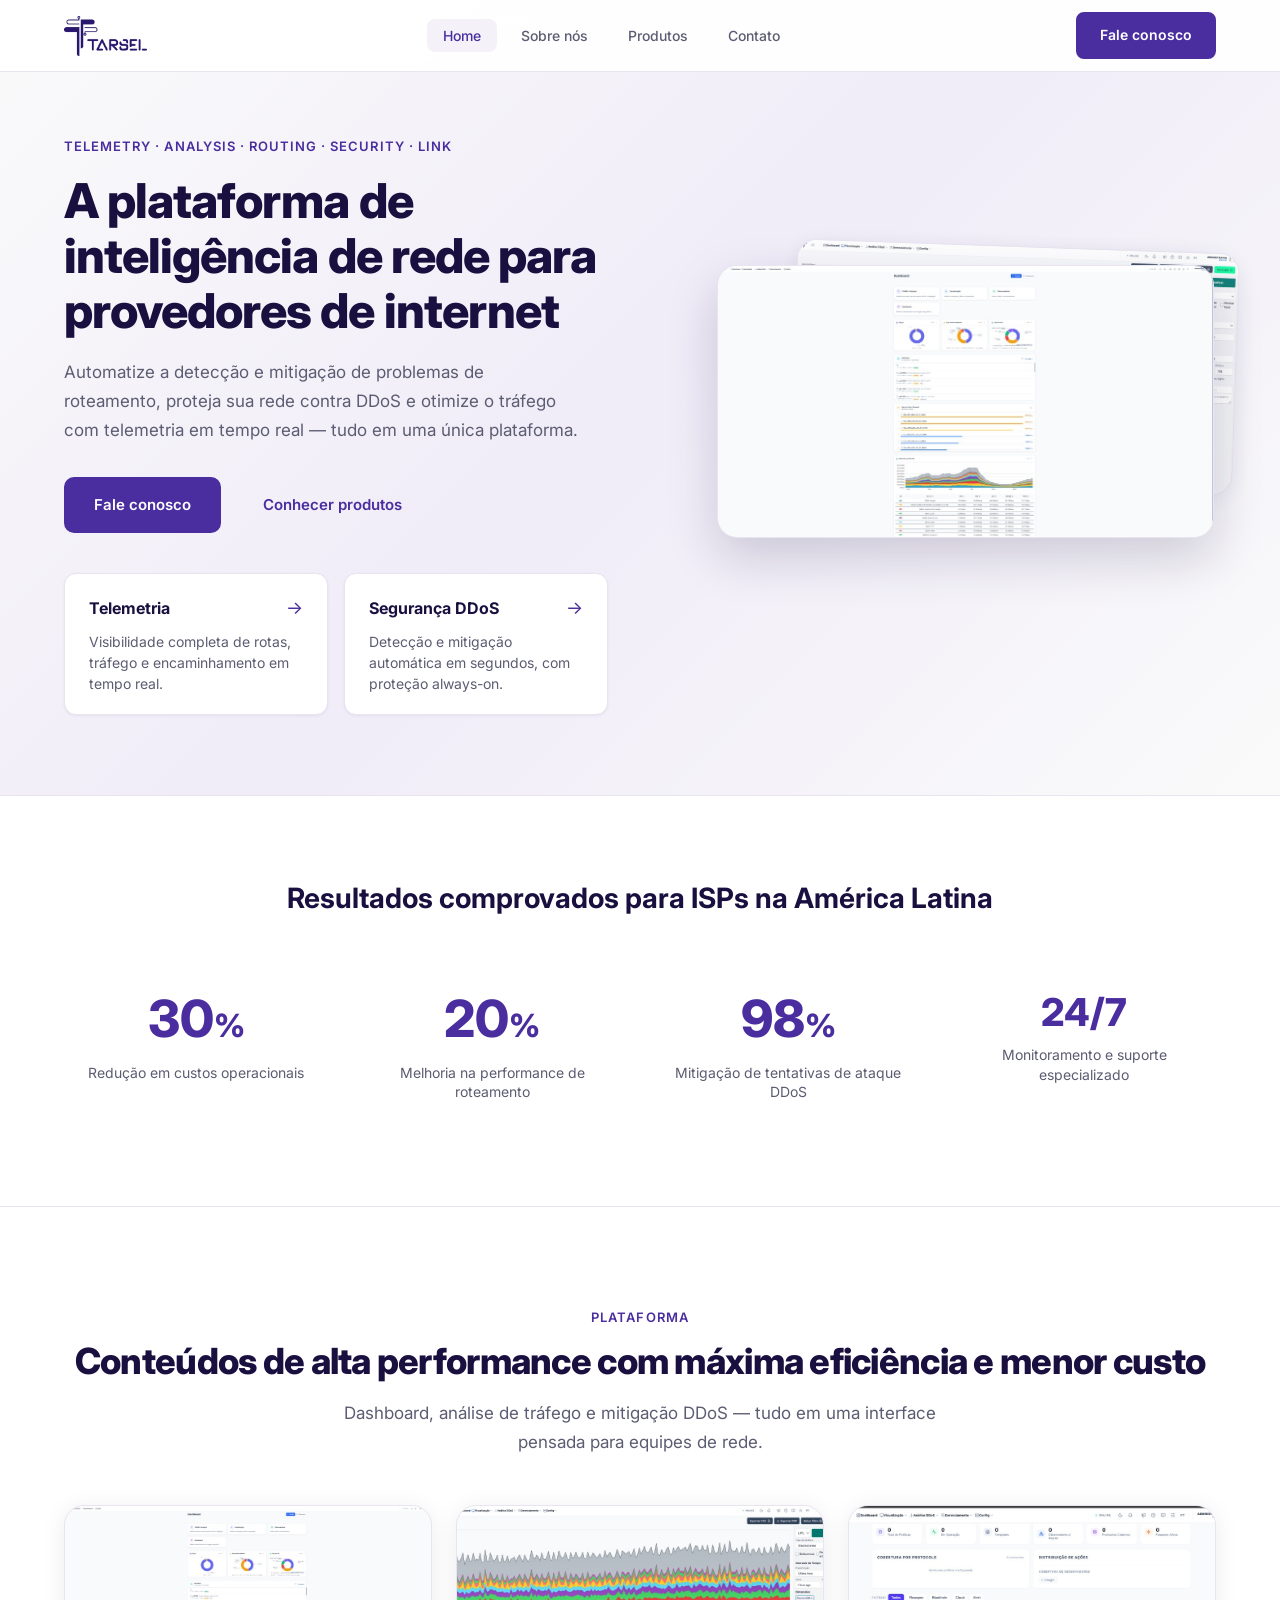
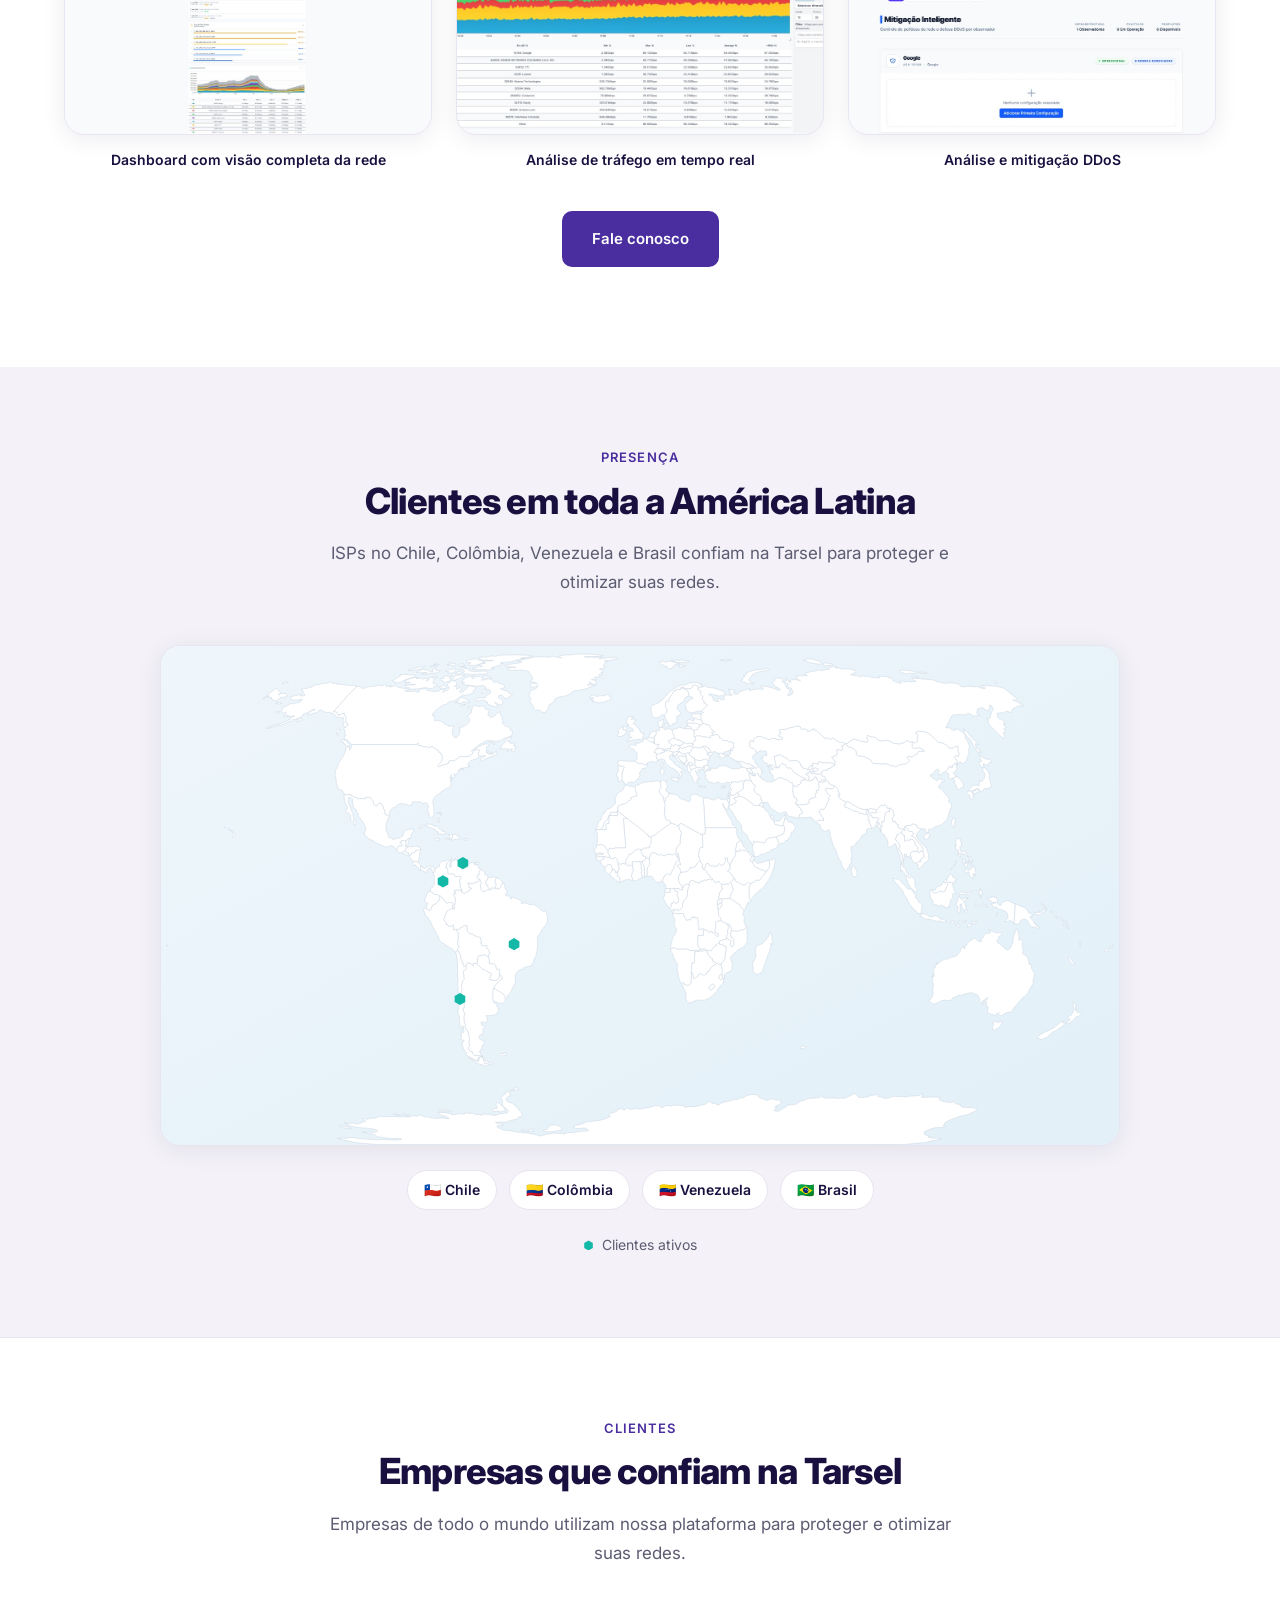
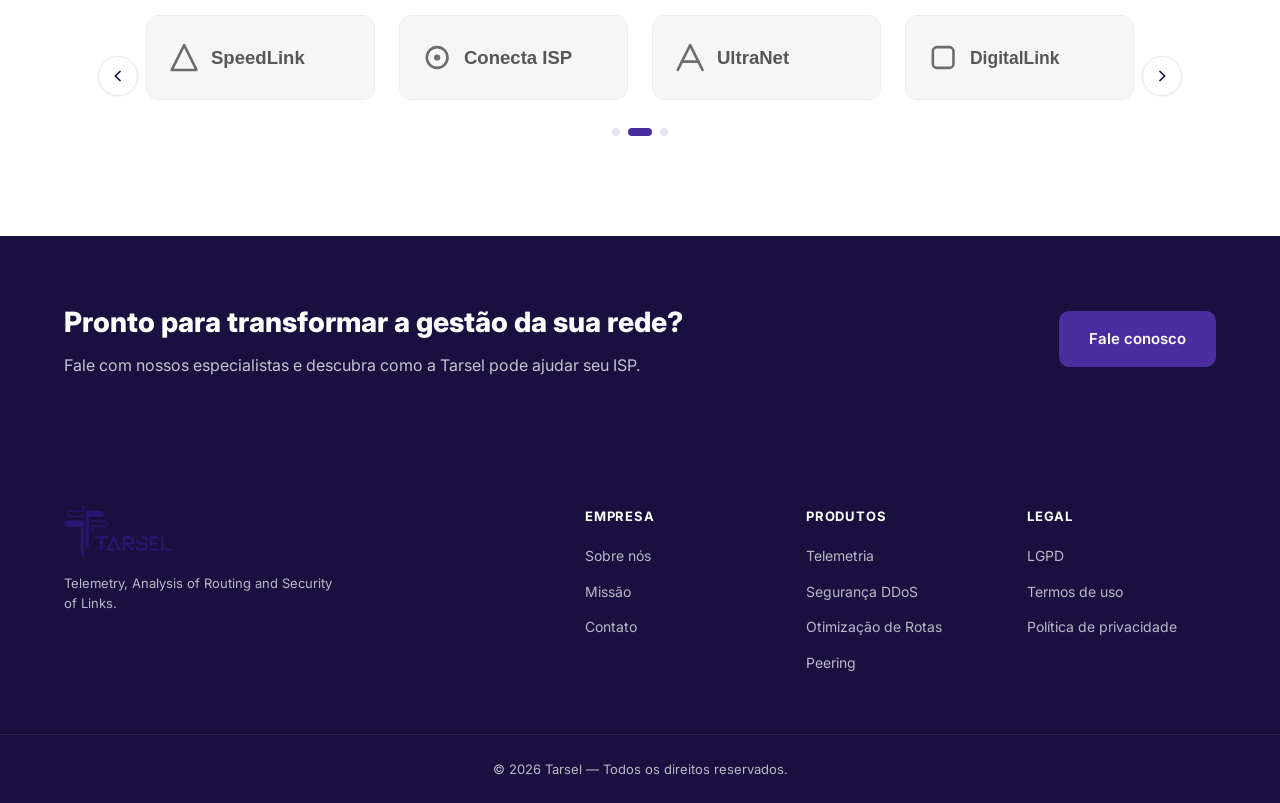
==== commit fbfd5511: "Adicao de prints da ferramenta ao site e detalhes da plataforma na pagina home" ====
--- a/index.html
+++ b/index.html
@@ -67,15 +67,24 @@
             </a>
           </div>
         </div>
-        <div class="hero__visual" aria-hidden="true">
-          <div class="network-globe">
-            <div class="network-globe__ring network-globe__ring--1"></div>
-            <div class="network-globe__ring network-globe__ring--2"></div>
-            <div class="network-globe__ring network-globe__ring--3"></div>
-            <div class="network-globe__core">
-              <svg viewBox="0 0 120 120" fill="none"><circle cx="60" cy="60" r="8" fill="currentColor"/><circle cx="30" cy="40" r="4" fill="currentColor" opacity="0.7"/><circle cx="90" cy="35" r="4" fill="currentColor" opacity="0.7"/><circle cx="25" cy="75" r="4" fill="currentColor" opacity="0.7"/><circle cx="85" cy="80" r="4" fill="currentColor" opacity="0.7"/><circle cx="60" cy="95" r="4" fill="currentColor" opacity="0.7"/><line x1="60" y1="60" x2="30" y2="40" stroke="currentColor" stroke-width="1" opacity="0.4"/><line x1="60" y1="60" x2="90" y2="35" stroke="currentColor" stroke-width="1" opacity="0.4"/><line x1="60" y1="60" x2="25" y2="75" stroke="currentColor" stroke-width="1" opacity="0.4"/><line x1="60" y1="60" x2="85" y2="80" stroke="currentColor" stroke-width="1" opacity="0.4"/><line x1="60" y1="60" x2="60" y2="95" stroke="currentColor" stroke-width="1" opacity="0.4"/></svg>
-            </div>
-            <div class="network-globe__pulse"></div>
+        <div class="hero__visual">
+          <div class="product-preview" aria-hidden="true">
+            <img
+              class="product-preview__img product-preview__img--back"
+              src="assets/screenshots/traffic-analysis.jpg"
+              alt=""
+              width="1024"
+              height="558"
+              loading="eager"
+            >
+            <img
+              class="product-preview__img product-preview__img--main"
+              src="assets/screenshots/dashboard.jpg"
+              alt="Dashboard da plataforma Tarsel com telemetria e análise de tráfego"
+              width="1024"
+              height="561"
+              loading="eager"
+            >
           </div>
         </div>
       </div>
@@ -102,6 +111,42 @@
             <span class="stat__value stat__value--text">24/7</span>
             <span class="stat__label">Monitoramento e suporte especializado</span>
           </div>
+        </div>
+      </div>
+    </section>
+
+    <!-- Plataforma -->
+    <section class="platform-showcase" id="plataforma">
+      <div class="container">
+        <div class="section-header section-header--center">
+          <p class="section-header__eyebrow">Plataforma</p>
+          <h2 class="section-header__title">Conteúdos de alta performance com máxima eficiência e menor custo</h2>
+          <p class="section-header__subtitle">
+            Dashboard, análise de tráfego e mitigação DDoS — tudo em uma interface pensada para equipes de rede.
+          </p>
+        </div>
+        <div class="platform-showcase__grid">
+          <figure class="platform-shot">
+            <div class="platform-shot__frame">
+              <img src="assets/screenshots/dashboard.jpg" alt="Dashboard Tarsel com widgets de telemetria e alertas" loading="lazy" width="1024" height="561">
+            </div>
+            <figcaption>Dashboard com visão completa da rede</figcaption>
+          </figure>
+          <figure class="platform-shot">
+            <div class="platform-shot__frame">
+              <img src="assets/screenshots/traffic-analysis.jpg" alt="Gráfico de análise de tráfego por ASN na Tarsel" loading="lazy" width="1024" height="558">
+            </div>
+            <figcaption>Análise de tráfego em tempo real</figcaption>
+          </figure>
+          <figure class="platform-shot">
+            <div class="platform-shot__frame">
+              <img src="assets/screenshots/ddos-analysis.jpg" alt="Tela de análise e mitigação DDoS da plataforma Tarsel" loading="lazy" width="1024" height="565">
+            </div>
+            <figcaption>Análise e mitigação DDoS</figcaption>
+          </figure>
+        </div>
+        <div class="platform-showcase__cta">
+          <a href="contato.html" class="btn btn--primary btn--lg">Fale conosco</a>
         </div>
       </div>
     </section>
--- a/css/styles.css
+++ b/css/styles.css
@@ -311,13 +311,129 @@
   line-height: 1.5;
 }
 
-/* Network globe visual */
+/* Product preview (screenshots) */
 .hero__visual {
   display: flex;
   align-items: center;
   justify-content: center;
 }
 
+.product-preview {
+  position: relative;
+  width: 100%;
+  max-width: 540px;
+  min-height: 320px;
+  margin: 0 auto;
+}
+
+.product-preview__img {
+  display: block;
+  width: 100%;
+  height: auto;
+  border-radius: var(--radius-lg);
+  border: 1px solid var(--color-border);
+  box-shadow: var(--shadow-md);
+  background: var(--color-bg-white);
+}
+
+.product-preview__img--back {
+  position: absolute;
+  top: -6%;
+  right: -4%;
+  width: 82%;
+  z-index: 1;
+  opacity: 0.92;
+  transform: rotate(2deg);
+}
+
+.product-preview__img--main {
+  position: relative;
+  z-index: 2;
+  width: 92%;
+  margin-left: auto;
+  box-shadow: 0 20px 50px rgba(26, 16, 64, 0.18);
+}
+
+.product-preview--page {
+  max-width: 480px;
+}
+
+/* Platform showcase */
+.platform-showcase {
+  padding: 100px 0;
+  background: var(--color-bg-white);
+}
+
+.platform-showcase__grid {
+  display: grid;
+  grid-template-columns: repeat(3, 1fr);
+  gap: 24px;
+  margin-top: 48px;
+}
+
+.platform-shot {
+  margin: 0;
+}
+
+.platform-shot__frame {
+  overflow: hidden;
+  border-radius: var(--radius-lg);
+  border: 1px solid var(--color-border);
+  box-shadow: var(--shadow-md);
+  background: var(--color-bg-subtle);
+  aspect-ratio: 16 / 10;
+}
+
+.platform-shot--portrait .platform-shot__frame {
+  aspect-ratio: 4 / 5;
+  max-width: 280px;
+  margin: 0 auto;
+}
+
+.platform-shot__frame img {
+  display: block;
+  width: 100%;
+  height: 100%;
+  object-fit: cover;
+  object-position: top center;
+}
+
+.platform-shot figcaption {
+  margin-top: 14px;
+  font-size: 14px;
+  font-weight: 600;
+  color: var(--color-navy);
+  text-align: center;
+}
+
+.platform-showcase__cta {
+  display: flex;
+  justify-content: center;
+  margin-top: 40px;
+}
+
+.platform-highlight {
+  display: grid;
+  grid-template-columns: 1fr 1fr;
+  gap: 64px;
+  align-items: center;
+  margin-bottom: 80px;
+}
+
+.platform-highlight__content .section-header__title {
+  text-align: left;
+  margin-bottom: 16px;
+}
+
+.platform-highlight__text {
+  font-size: 17px;
+  color: var(--color-text-muted);
+  line-height: 1.7;
+  margin-bottom: 28px;
+  max-width: 480px;
+}
+
+/* Legacy network globe — removido do hero, mantido caso reutilize */
 .network-globe {
   position: relative;
   width: 380px;
@@ -1196,13 +1312,44 @@
   .hero__inner,
   .about-preview__inner,
   .about-section,
-  .cta__inner {
+  .cta__inner,
+  .platform-highlight {
     grid-template-columns: 1fr;
     gap: 48px;
   }
 
   .hero__visual {
     order: -1;
+  }
+
+  .product-preview {
+    max-width: 420px;
+    min-height: 260px;
+  }
+
+  .platform-showcase__grid {
+    grid-template-columns: 1fr;
+    max-width: 560px;
+    margin-left: auto;
+    margin-right: auto;
+  }
+
+  .platform-highlight__content .section-header__title {
+    text-align: center;
+  }
+
+  .platform-highlight__text {
+    text-align: center;
+    margin-left: auto;
+    margin-right: auto;
+  }
+
+  .platform-highlight__content {
+    text-align: center;
+  }
+
+  .platform-highlight__content .btn {
+    margin: 0 auto;
   }
 
   .network-globe {
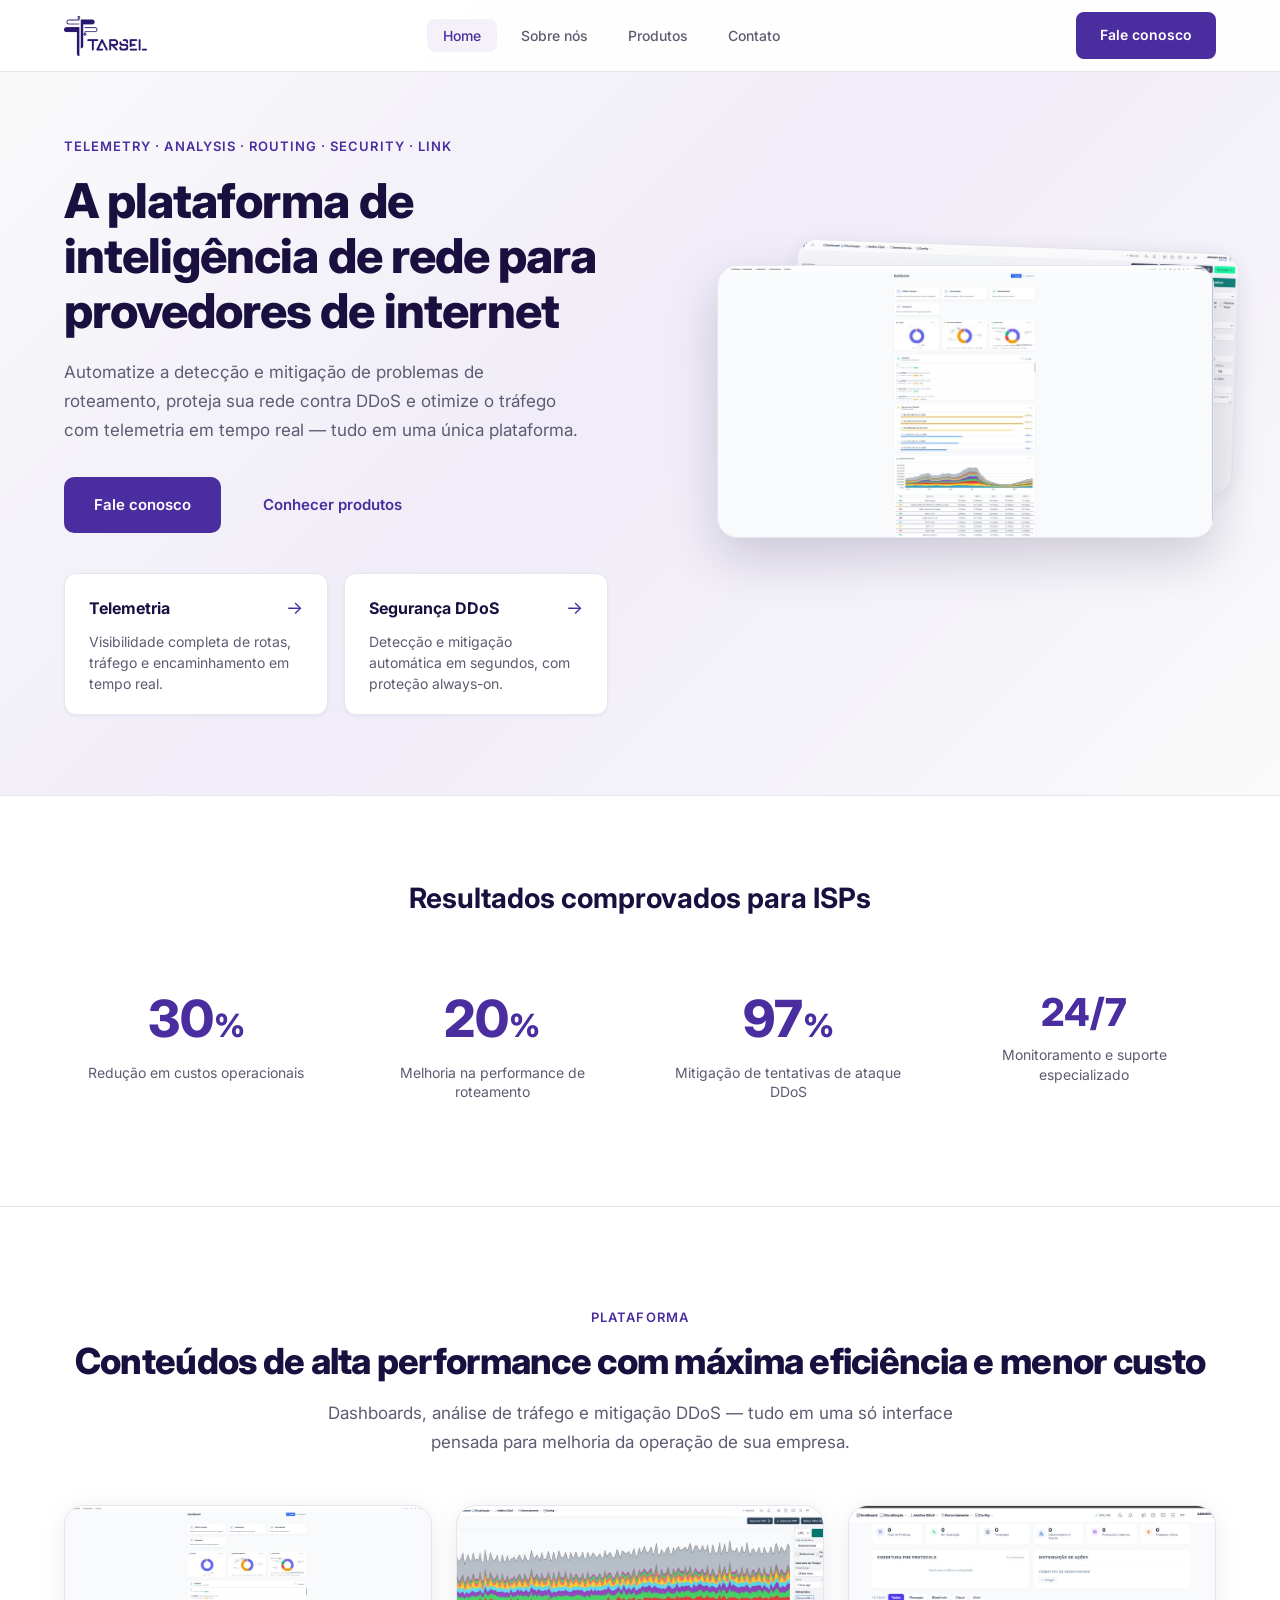
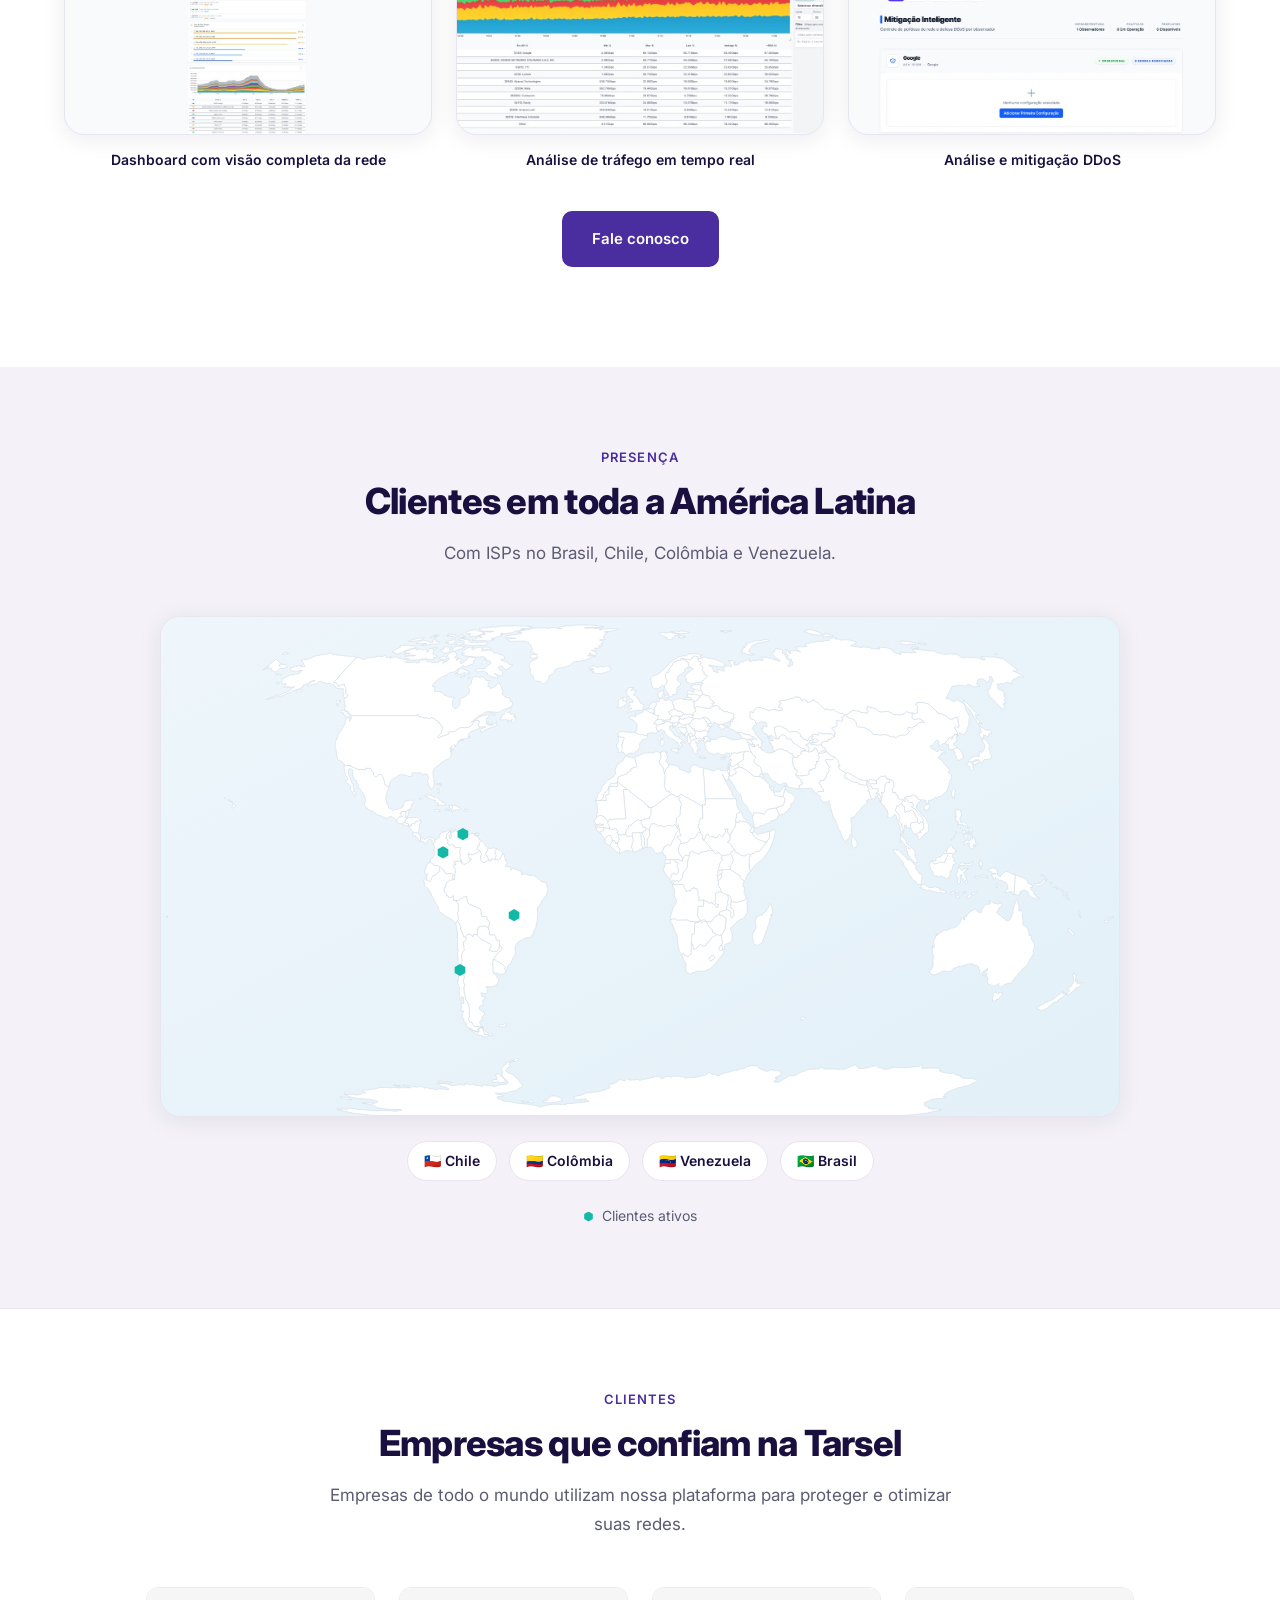
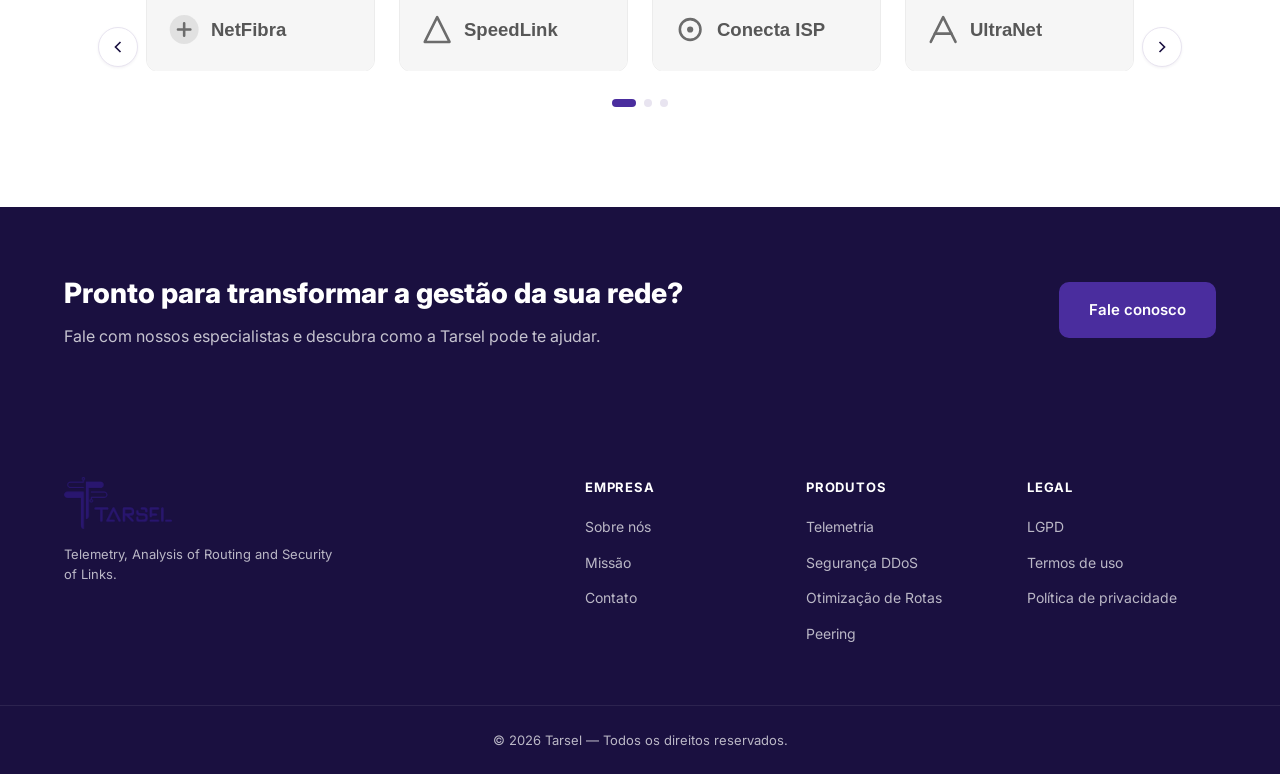
==== commit b896d8ca: "Correcoes de texto e estilo" ====
--- a/index.html
+++ b/index.html
@@ -93,7 +93,7 @@
     <!-- Stats -->
     <section class="stats">
       <div class="container">
-        <h2 class="stats__heading">Resultados comprovados para ISPs na América Latina</h2>
+        <h2 class="stats__heading">Resultados comprovados para ISPs</h2>
         <div class="stats__grid">
           <div class="stat">
             <span class="stat__value" data-target="30">0</span><span class="stat__suffix">%</span>
@@ -122,7 +122,7 @@
           <p class="section-header__eyebrow">Plataforma</p>
           <h2 class="section-header__title">Conteúdos de alta performance com máxima eficiência e menor custo</h2>
           <p class="section-header__subtitle">
-            Dashboard, análise de tráfego e mitigação DDoS — tudo em uma interface pensada para equipes de rede.
+            Dashboards, análise de tráfego e mitigação DDoS — tudo em uma só interface pensada para melhoria da operação de sua empresa.
           </p>
         </div>
         <div class="platform-showcase__grid">
@@ -158,7 +158,7 @@
           <p class="section-header__eyebrow">Presença</p>
           <h2 class="section-header__title">Clientes em toda a América Latina</h2>
           <p class="section-header__subtitle">
-            ISPs no Chile, Colômbia, Venezuela e Brasil confiam na Tarsel para proteger e otimizar suas redes.
+            Com ISPs no Brasil, Chile, Colômbia e Venezuela.
           </p>
         </div>
         <div class="presence-map__canvas">
@@ -218,7 +218,7 @@
       <div class="container cta-banner__inner">
         <div>
           <h2>Pronto para transformar a gestão da sua rede?</h2>
-          <p>Fale com nossos especialistas e descubra como a Tarsel pode ajudar seu ISP.</p>
+          <p>Fale com nossos especialistas e descubra como a Tarsel pode te ajudar.</p>
         </div>
         <a href="contato.html" class="btn btn--primary btn--lg">Fale conosco</a>
       </div>
--- a/css/styles.css
+++ b/css/styles.css
@@ -1,8 +1,3 @@
-/* =============================================
-   Tarsel — Design System
-   Inspired by EdgeUno layout, Tarsel brand colors
-   ============================================= */
-
 :root {
   --color-primary: #4a2d9e;
   --color-primary-dark: #30107b;
